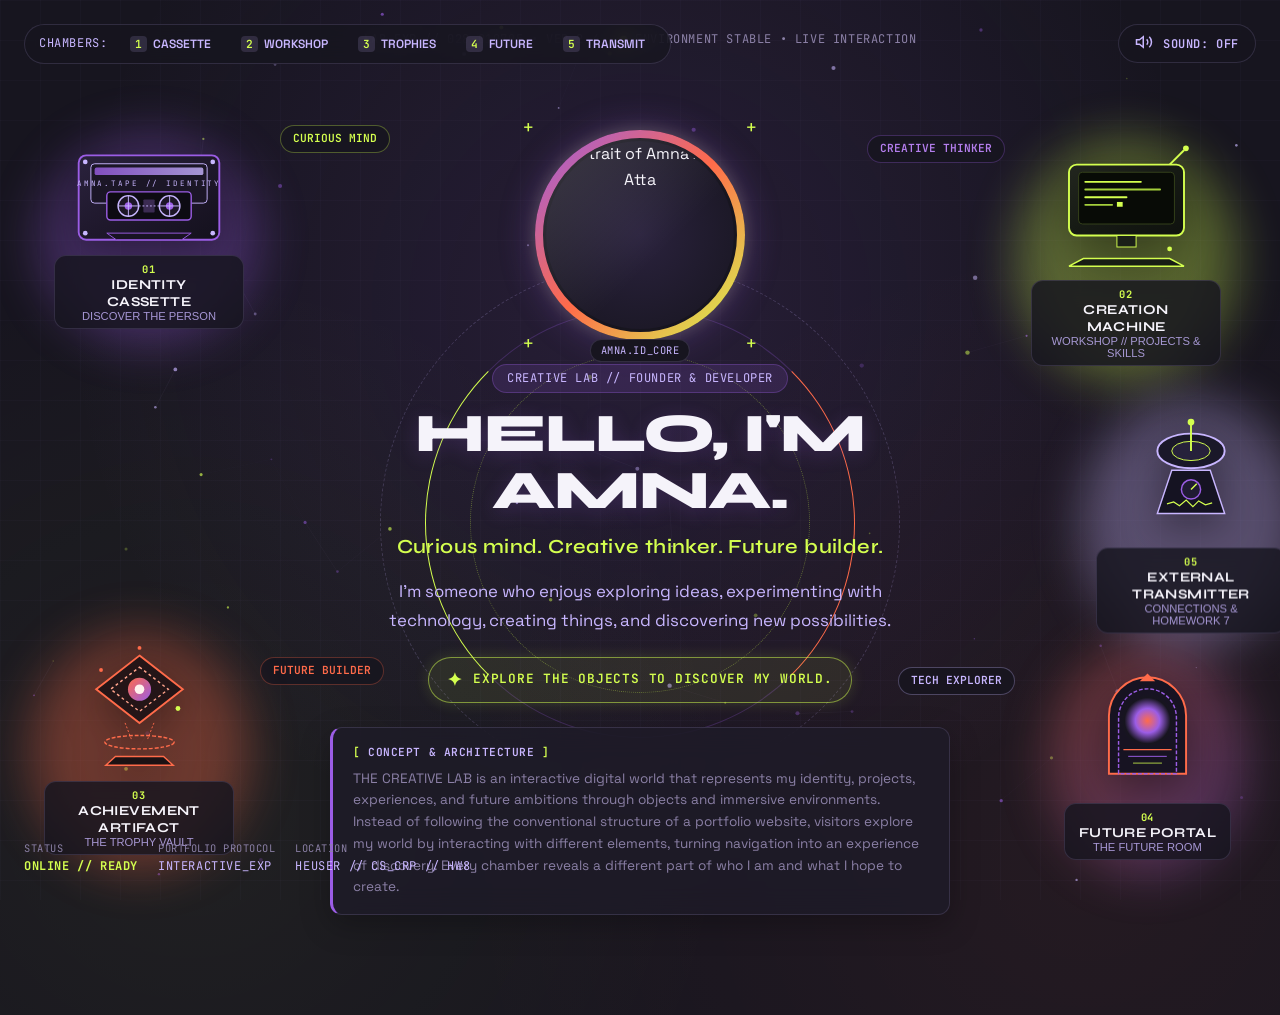
==== CS_CRP/index.html @ ca7ea839 "Add files via upload" ====
<!DOCTYPE html>
<html lang="en">
<head>
  <meta charset="UTF-8">
  <meta name="viewport" content="width=device-width, initial-scale=1.0">
  <title>THE CREATIVE LAB — Amna Binte Atta</title>
  <meta name="description" content="An unconventional interactive personal portfolio and digital laboratory of Amna Binte Atta.">
  
  <!-- Distinctive Google Fonts: Syne & Space Grotesk -->
  <link rel="preconnect" href="https://fonts.googleapis.com">
  <link rel="preconnect" href="https://fonts.gstatic.com" crossorigin>
  <link href="https://fonts.googleapis.com/css2?family=Space+Grotesk:wght@300;400;500;600;700&family=Syne:wght@500;600;700;800&family=JetBrains+Mono:wght@400;500&display=swap" rel="stylesheet">
  
  <link rel="stylesheet" href="style.css">
</head>
<body class="laboratory-body">

  <!-- ACCESSIBILITY SKIP LINK -->
  <a href="#lab-environment" class="skip-link">Skip to Laboratory Environment</a>

  <!-- SCREEN READER ANNOUNCEMENTS -->
  <div id="sr-announcements" class="sr-only" role="status" aria-live="polite"></div>

  <!-- AMBIENT CANVAS FOR PARTICLES & GRID DYNAMICS -->
  <canvas id="ambient-canvas" aria-hidden="true"></canvas>

  <!-- INITIALISATION / PRELOADER OVERLAY -->
  <div id="preloader-overlay" class="preloader-overlay" role="dialog" aria-modal="true" aria-label="Laboratory Initialization">
    <div class="preloader-content">
      <div class="preloader-aperture" aria-hidden="true">
        <div class="aperture-ring outer"></div>
        <div class="aperture-ring middle"></div>
        <div class="aperture-core"></div>
      </div>
      <div class="preloader-status">
        <span class="mono-code">[SYS_BOOT_SEQUENCE]</span>
        <h2 class="preloader-title">INITIALISING THE CREATIVE LAB...</h2>
        <div class="preloader-bar-wrap">
          <div class="preloader-bar-fill" id="preloader-progress"></div>
        </div>
        <p class="preloader-subtext">Calibrating interactive chambers &bull; Establishing spatial field</p>
      </div>
    </div>
  </div>

  <!-- AUDIO SYNTHESIZER / AMBIENCE CONTROL -->
  <div class="lab-audio-widget" aria-label="Laboratory Audio Controls">
    <button id="audio-toggle-btn" class="audio-toggle-btn" type="button" aria-pressed="false" title="Toggle Laboratory Sound">
      <span class="audio-icon" aria-hidden="true">
        <svg viewBox="0 0 24 24" width="18" height="18" fill="none" stroke="currentColor" stroke-width="2">
          <path d="M11 5L6 9H2v6h4l5 4V5z"/>
          <path class="audio-wave wave-1" d="M15.54 8.46a5 5 0 0 1 0 7.07"/>
          <path class="audio-wave wave-2" d="M19.07 4.93a10 10 0 0 1 0 14.14"/>
        </svg>
      </span>
      <span class="audio-label mono-code">SOUND: <span id="audio-state-text">OFF</span></span>
    </button>
  </div>

  <!-- QUICK NAVIGATION HUD / EXPERIMENTAL TELEPORT BAR -->
  <nav class="lab-teleport-hud" aria-label="Laboratory Object Teleportation">
    <span class="hud-tag mono-code">CHAMBERS:</span>
    <button type="button" class="hud-btn" data-target="chamber-identity" title="Identity Chamber (Key 1)"><span class="kbd">1</span> CASSETTE</button>
    <button type="button" class="hud-btn" data-target="chamber-workshop" title="Workshop (Key 2)"><span class="kbd">2</span> WORKSHOP</button>
    <button type="button" class="hud-btn" data-target="chamber-trophy" title="Trophy Vault (Key 3)"><span class="kbd">3</span> TROPHIES</button>
    <button type="button" class="hud-btn" data-target="chamber-future" title="Future Room (Key 4)"><span class="kbd">4</span> FUTURE</button>
    <button type="button" class="hud-btn" data-target="chamber-transmit" title="External Transmitter (Key 5)"><span class="kbd">5</span> TRANSMIT</button>
  </nav>

  <!-- ========================================================
       MAIN LABORATORY ENVIRONMENT (CENTRAL IDENTITY + 5 OBJECTS)
       ======================================================== -->
  <main id="lab-environment" class="lab-environment active-view" tabindex="-1">

    <!-- TOP EDITORIAL LABELS & DISCOVERY INSTRUCTION -->
    <div class="lab-header-fragment" aria-hidden="true">
      <div class="lab-serial mono-code">LAB-EXP // 028-010705 &bull; VER 2.4</div>
      <div class="lab-live-indicator">
        <span class="pulse-dot"></span>
        <span class="mono-code">ENVIRONMENT STABLE &bull; LIVE INTERACTION</span>
      </div>
    </div>

    <!-- MAIN INTERACTIVE SPATIAL STAGE -->
    <div class="spatial-stage">

      <!-- ==============================================
           A. CENTRAL IDENTITY OBJECT (AMNA'S CORE APERTURE)
           ============================================== -->
      <section class="central-identity-core" aria-label="Amna Binte Atta - Identity Core">
        <div class="core-rings" aria-hidden="true">
          <div class="ring ring-outer ring-spin-slow"></div>
          <div class="ring ring-middle ring-spin-reverse"></div>
          <div class="ring ring-inner ring-pulse"></div>
          <div class="ring-ticks"></div>
        </div>

        <!-- PORTRAIT CONTAINER WITH ARTISTIC LAYERED FRAME -->
        <div class="portrait-capsule">
          <div class="capsule-glass-glare" aria-hidden="true"></div>
          <img 
            src="assets/amna.jpg" 
            alt="Portrait of Amna Binte Atta" 
            class="owner-portrait-img"
            id="owner-portrait-img"
            onerror="this.classList.add('portrait-fallback-active');"
          >
          <div class="portrait-artistic-overlay" aria-hidden="true">
            <span class="aperture-reticle reticle-tl">+</span>
            <span class="aperture-reticle reticle-tr">+</span>
            <span class="aperture-reticle reticle-bl">+</span>
            <span class="aperture-reticle reticle-br">+</span>
            <div class="portrait-specimen-id mono-code">AMNA.ID_CORE</div>
          </div>
        </div>

        <!-- SATELLITE PERSONALITY CHIPS FLOATING AROUND CORE -->
        <div class="satellite-chips" aria-hidden="true">
          <div class="chip chip-1">CURIOUS MIND</div>
          <div class="chip chip-2">CREATIVE THINKER</div>
          <div class="chip chip-3">FUTURE BUILDER</div>
          <div class="chip chip-4">TECH EXPLORER</div>
        </div>

        <!-- IDENTITY MANIFESTO -->
        <div class="identity-manifesto">
          <div class="sub-badge mono-code">CREATIVE LAB // FOUNDER &amp; DEVELOPER</div>
          <h1 class="identity-title">HELLO, I'M AMNA.</h1>
          <p class="identity-lead">Curious mind. Creative thinker. Future builder.</p>
          <p class="identity-desc">
            I'm someone who enjoys exploring ideas, experimenting with technology, creating things, and discovering new possibilities.
          </p>
          
          <!-- EXPLORATION INSTRUCTION -->
          <div class="exploration-prompt">
            <span class="prompt-icon" aria-hidden="true">&#10022;</span>
            <span class="prompt-text">EXPLORE THE OBJECTS TO DISCOVER MY WORLD.</span>
          </div>

          <!-- SECTION 15: VISIBLE CONCEPT EXPLANATION -->
          <div class="lab-concept-statement" role="region" aria-label="Creative Lab Concept Statement">
            <div class="statement-label mono-code">
              <span class="bracket">[</span> CONCEPT &amp; ARCHITECTURE <span class="bracket">]</span>
            </div>
            <p class="statement-body">
              THE CREATIVE LAB is an interactive digital world that represents my identity, projects, experiences, and future ambitions through objects and immersive environments. Instead of following the conventional structure of a portfolio website, visitors explore my world by interacting with different elements, turning navigation into an experience of discovery. Every chamber reveals a different part of who I am and what I hope to create.
            </p>
          </div>
        </div>
      </section>

      <!-- ==============================================
           B. 5 UNCONVENTIONAL INTERACTIVE FLOATING OBJECTS
           ============================================== -->
      <div class="floating-objects-orbit" aria-label="Interactive Navigation Objects">

        <!-- OBJECT 1: THE IDENTITY CASSETTE -->
        <div class="floating-object-anchor pos-cassette">
          <button 
            type="button" 
            class="lab-object-btn cassette-btn" 
            id="obj-cassette" 
            data-target="chamber-identity" 
            aria-haspopup="dialog"
            aria-label="Open Identity Chamber: Retro cassette tape discovering Amna's identity"
          >
            <div class="object-halo halo-purple" aria-hidden="true"></div>
            <div class="object-visual cassette-visual" aria-hidden="true">
              <svg viewBox="0 0 160 100" class="object-svg cassette-svg">
                <defs>
                  <linearGradient id="cassetteGrad" x1="0%" y1="0%" x2="100%" y2="100%">
                    <stop offset="0%" stop-color="#2a223d"/>
                    <stop offset="50%" stop-color="#1f182c"/>
                    <stop offset="100%" stop-color="#14111d"/>
                  </linearGradient>
                  <linearGradient id="purpleAccentGrad" x1="0%" y1="0%" x2="100%" y2="0%">
                    <stop offset="0%" stop-color="#9B5DE5"/>
                    <stop offset="100%" stop-color="#C8B6FF"/>
                  </linearGradient>
                </defs>
                <!-- Shell -->
                <rect x="5" y="5" width="150" height="90" rx="8" fill="url(#cassetteGrad)" stroke="#9B5DE5" stroke-width="2"/>
                <!-- Screws -->
                <circle cx="12" cy="12" r="2.5" fill="#C8B6FF"/>
                <circle cx="148" cy="12" r="2.5" fill="#C8B6FF"/>
                <circle cx="12" cy="88" r="2.5" fill="#C8B6FF"/>
                <circle cx="148" cy="88" r="2.5" fill="#C8B6FF"/>
                <!-- Label Area -->
                <rect x="18" y="14" width="124" height="42" rx="4" fill="#1b1626" stroke="#C8B6FF" stroke-width="1"/>
                <rect x="22" y="18" width="116" height="8" rx="2" fill="url(#purpleAccentGrad)" opacity="0.8"/>
                <text x="80" y="38" text-anchor="middle" font-family="'JetBrains Mono', monospace" font-size="8" fill="#C8B6FF" letter-spacing="2">AMNA.TAPE // IDENTITY</text>
                <!-- Reel Window -->
                <rect x="35" y="44" width="90" height="30" rx="4" fill="#0d0b13" stroke="#9B5DE5" stroke-width="1.5"/>
                <!-- Left Reel -->
                <circle cx="58" cy="59" r="11" fill="#1c1626" stroke="#C8B6FF" stroke-width="1.5"/>
                <circle cx="58" cy="59" r="4" fill="#9B5DE5"/>
                <path d="M58 48 L58 70 M47 59 L69 59" stroke="#C8B6FF" stroke-width="1" class="reel-rotate"/>
                <!-- Right Reel -->
                <circle cx="102" cy="59" r="11" fill="#1c1626" stroke="#C8B6FF" stroke-width="1.5"/>
                <circle cx="102" cy="59" r="4" fill="#9B5DE5"/>
                <path d="M102 48 L102 70 M91 59 L113 59" stroke="#C8B6FF" stroke-width="1" class="reel-rotate"/>
                <!-- Center Tape Window -->
                <rect x="74" y="52" width="12" height="14" rx="1" fill="#3b2b52"/>
                <line x1="69" y1="59" x2="91" y2="59" stroke="#C8B6FF" stroke-width="1" stroke-dasharray="2,2"/>
                <!-- Bottom Trapezoid -->
                <polygon points="35,88 45,95 115,95 125,88" fill="#181322" stroke="#9B5DE5" stroke-width="1"/>
              </svg>
            </div>
            <div class="object-badge">
              <span class="badge-num mono-code">01</span>
              <span class="badge-title">IDENTITY CASSETTE</span>
              <span class="badge-hint">DISCOVER THE PERSON</span>
            </div>
          </button>
        </div>

        <!-- OBJECT 2: THE CREATION MACHINE -->
        <div class="floating-object-anchor pos-machine">
          <button 
            type="button" 
            class="lab-object-btn machine-btn" 
            id="obj-machine" 
            data-target="chamber-workshop" 
            aria-haspopup="dialog"
            aria-label="Open Workshop: Miniature experimental computer exploring projects and skills"
          >
            <div class="object-halo halo-lime" aria-hidden="true"></div>
            <div class="object-visual machine-visual" aria-hidden="true">
              <svg viewBox="0 0 150 120" class="object-svg machine-svg">
                <defs>
                  <linearGradient id="machineGrad" x1="0%" y1="0%" x2="100%" y2="100%">
                    <stop offset="0%" stop-color="#22261e"/>
                    <stop offset="50%" stop-color="#161a14"/>
                    <stop offset="100%" stop-color="#0f120e"/>
                  </linearGradient>
                </defs>
                <!-- Terminal Screen Monitor -->
                <rect x="15" y="10" width="120" height="74" rx="8" fill="url(#machineGrad)" stroke="#D4FF4F" stroke-width="2"/>
                <!-- Screen Bezel Interior -->
                <rect x="25" y="18" width="100" height="54" rx="4" fill="#080b06" stroke="#36421c" stroke-width="1"/>
                <!-- Code Matrix Lines on Screen -->
                <line x1="32" y1="28" x2="90" y2="28" stroke="#D4FF4F" stroke-width="2" stroke-linecap="round"/>
                <line x1="32" y1="36" x2="110" y2="36" stroke="#a4cf3b" stroke-width="2" stroke-linecap="round"/>
                <line x1="32" y1="44" x2="75" y2="44" stroke="#D4FF4F" stroke-width="2" stroke-linecap="round"/>
                <line x1="32" y1="52" x2="60" y2="52" stroke="#a4cf3b" stroke-width="2" stroke-linecap="round"/>
                <!-- Blinking Terminal Prompt -->
                <rect x="65" y="49" width="6" height="5" fill="#D4FF4F" class="screen-cursor"/>
                <!-- Antenna -->
                <line x1="120" y1="10" x2="135" y2="-5" stroke="#D4FF4F" stroke-width="2"/>
                <circle cx="137" cy="-7" r="3" fill="#D4FF4F"/>
                <!-- Workstation Neck -->
                <rect x="65" y="84" width="20" height="12" fill="#1b2018" stroke="#D4FF4F" stroke-width="1"/>
                <!-- Workstation Base / Keyboard Deck -->
                <polygon points="30,108 120,108 135,116 15,116" fill="#181d15" stroke="#D4FF4F" stroke-width="1.5"/>
                <!-- Power LED -->
                <circle cx="120" cy="98" r="2.5" fill="#D4FF4F" class="led-blink"/>
              </svg>
            </div>
            <div class="object-badge">
              <span class="badge-num mono-code">02</span>
              <span class="badge-title">CREATION MACHINE</span>
              <span class="badge-hint">WORKSHOP // PROJECTS &amp; SKILLS</span>
            </div>
          </button>
        </div>

        <!-- OBJECT 3: THE ACHIEVEMENT ARTIFACT -->
        <div class="floating-object-anchor pos-trophy">
          <button 
            type="button" 
            class="lab-object-btn trophy-btn" 
            id="obj-trophy" 
            data-target="chamber-trophy" 
            aria-haspopup="dialog"
            aria-label="Open Trophy Vault: Floating achievement artifact exploring milestones and sports"
          >
            <div class="object-halo halo-coral" aria-hidden="true"></div>
            <div class="object-visual trophy-visual" aria-hidden="true">
              <svg viewBox="0 0 140 130" class="object-svg trophy-svg">
                <defs>
                  <linearGradient id="coralGrad" x1="0%" y1="0%" x2="100%" y2="100%">
                    <stop offset="0%" stop-color="#FF6B4A"/>
                    <stop offset="100%" stop-color="#9B5DE5"/>
                  </linearGradient>
                </defs>
                <!-- Floating Diamond Artifact -->
                <polygon points="70,10 115,45 70,80 25,45" fill="#241517" stroke="#FF6B4A" stroke-width="2"/>
                <polygon points="70,22 100,45 70,68 40,45" fill="none" stroke="#FFA38C" stroke-width="1.5" stroke-dasharray="3,3"/>
                <!-- Glowing Core -->
                <circle cx="70" cy="45" r="12" fill="url(#coralGrad)" class="artifact-pulse"/>
                <circle cx="70" cy="45" r="5" fill="#FFF2EE"/>
                <!-- Orbital Sparkles -->
                <circle cx="30" cy="25" r="2" fill="#FF6B4A" class="sparkle-1"/>
                <circle cx="110" cy="65" r="2.5" fill="#D4FF4F" class="sparkle-2"/>
                <circle cx="70" cy="2" r="2" fill="#FF6B4A" class="sparkle-3"/>
                <!-- Pedestal Levitation Field -->
                <ellipse cx="70" cy="100" rx="36" ry="7" fill="none" stroke="#FF6B4A" stroke-width="1.5" stroke-dasharray="4,2"/>
                <polygon points="45,115 95,115 105,124 35,124" fill="#1b1214" stroke="#FF6B4A" stroke-width="1.5"/>
                <!-- Energy Streamers -->
                <line x1="55" y1="80" x2="62" y2="98" stroke="#FF6B4A" stroke-width="1" stroke-dasharray="2,2"/>
                <line x1="85" y1="80" x2="78" y2="98" stroke="#FF6B4A" stroke-width="1" stroke-dasharray="2,2"/>
              </svg>
            </div>
            <div class="object-badge">
              <span class="badge-num mono-code">03</span>
              <span class="badge-title">ACHIEVEMENT ARTIFACT</span>
              <span class="badge-hint">THE TROPHY VAULT</span>
            </div>
          </button>
        </div>

        <!-- OBJECT 4: THE FUTURE PORTAL -->
        <div class="floating-object-anchor pos-portal">
          <button 
            type="button" 
            class="lab-object-btn portal-btn" 
            id="obj-portal" 
            data-target="chamber-future" 
            aria-haspopup="dialog"
            aria-label="Open Future Room: Dimensional portal exploring aspirations and future builds"
          >
            <div class="object-halo halo-portal" aria-hidden="true"></div>
            <div class="object-visual portal-visual" aria-hidden="true">
              <svg viewBox="0 0 140 140" class="object-svg portal-svg">
                <defs>
                  <radialGradient id="portalCenterGrad" cx="50%" cy="50%" r="50%">
                    <stop offset="0%" stop-color="#FF6B4A"/>
                    <stop offset="45%" stop-color="#9B5DE5"/>
                    <stop offset="85%" stop-color="#17151F"/>
                    <stop offset="100%" stop-color="#17151F" stop-opacity="0"/>
                  </radialGradient>
                </defs>
                <!-- Outer Arch / Gate Frame -->
                <path d="M30 120 L30 60 A40 40 0 0 1 110 60 L110 120 Z" fill="#171322" stroke="#FF6B4A" stroke-width="2"/>
                <path d="M40 120 L40 62 A30 30 0 0 1 100 62 L100 120 Z" fill="none" stroke="#9B5DE5" stroke-width="1.5" stroke-dasharray="4,2"/>
                <!-- Dimensional Singularity Core -->
                <circle cx="70" cy="65" r="28" fill="url(#portalCenterGrad)" class="portal-spin"/>
                <!-- Horizon Laser Lines -->
                <line x1="45" y1="95" x2="95" y2="95" stroke="#FF6B4A" stroke-width="1.5"/>
                <line x1="50" y1="102" x2="90" y2="102" stroke="#9B5DE5" stroke-width="1"/>
                <line x1="55" y1="109" x2="85" y2="109" stroke="#D4FF4F" stroke-width="0.8"/>
                <!-- Top Portal Keystone -->
                <polygon points="70,16 78,24 62,24" fill="#FF6B4A"/>
              </svg>
            </div>
            <div class="object-badge">
              <span class="badge-num mono-code">04</span>
              <span class="badge-title">FUTURE PORTAL</span>
              <span class="badge-hint">THE FUTURE ROOM</span>
            </div>
          </button>
        </div>

        <!-- OBJECT 5: THE EXTERNAL TRANSMITTER -->
        <div class="floating-object-anchor pos-transmit">
          <button 
            type="button" 
            class="lab-object-btn transmit-btn" 
            id="obj-transmit" 
            data-target="chamber-transmit" 
            aria-haspopup="dialog"
            aria-label="Open External Connections: Futuristic transmission console linking live projects"
          >
            <div class="object-halo halo-transmit" aria-hidden="true"></div>
            <div class="object-visual transmit-visual" aria-hidden="true">
              <svg viewBox="0 0 140 130" class="object-svg transmit-svg">
                <!-- Transmitter Satellite Dish -->
                <ellipse cx="70" cy="40" rx="35" ry="18" fill="#1a1829" stroke="#C8B6FF" stroke-width="2"/>
                <ellipse cx="70" cy="40" rx="20" ry="10" fill="#26213b" stroke="#D4FF4F" stroke-width="1"/>
                <!-- Antenna Spire -->
                <line x1="70" y1="40" x2="70" y2="12" stroke="#D4FF4F" stroke-width="2"/>
                <circle cx="70" cy="10" r="3.5" fill="#D4FF4F" class="led-blink"/>
                <!-- Broadcast Ripples -->
                <path d="M55 8 A20 20 0 0 1 85 8" fill="none" stroke="#C8B6FF" stroke-width="1.5" class="broadcast-wave wave-a"/>
                <path d="M45 2 A30 30 0 0 1 95 2" fill="none" stroke="#C8B6FF" stroke-width="1" class="broadcast-wave wave-b"/>
                <!-- Console Base -->
                <polygon points="50,60 90,60 105,105 35,105" fill="#151322" stroke="#C8B6FF" stroke-width="1.5"/>
                <!-- Frequency Dial & Readouts -->
                <circle cx="70" cy="80" r="10" fill="#201b33" stroke="#9B5DE5" stroke-width="1.5"/>
                <line x1="70" y1="80" x2="76" y2="74" stroke="#D4FF4F" stroke-width="1.5"/>
                <!-- Waveform Graph -->
                <path d="M45 95 L52 93 L58 97 L65 91 L72 98 L78 92 L85 96 L92 94" fill="none" stroke="#D4FF4F" stroke-width="1.2"/>
              </svg>
            </div>
            <div class="object-badge">
              <span class="badge-num mono-code">05</span>
              <span class="badge-title">EXTERNAL TRANSMITTER</span>
              <span class="badge-hint">CONNECTIONS &amp; HOMEWORK 7</span>
            </div>
          </button>
        </div>

      </div><!-- /.floating-objects-orbit -->

    </div><!-- /.spatial-stage -->

    <!-- CORNER LABORATORY METRICS (EDITORIAL TOUCHES) -->
    <div class="lab-corner-metrics" aria-hidden="true">
      <div class="metric-block">
        <span class="metric-label mono-code">STATUS</span>
        <span class="metric-val mono-code highlight-lime">ONLINE // READY</span>
      </div>
      <div class="metric-block">
        <span class="metric-label mono-code">PORTFOLIO PROTOCOL</span>
        <span class="metric-val mono-code">INTERACTIVE_EXP</span>
      </div>
      <div class="metric-block">
        <span class="metric-label mono-code">LOCATION</span>
        <span class="metric-val mono-code">HEUSER // CS_CRP // HW8</span>
      </div>
    </div>

  </main><!-- /#lab-environment -->


  <!-- ========================================================
       CHAMBER 1: THE IDENTITY CHAMBER (ABOUT ME)
       ======================================================== -->
  <section id="chamber-identity" class="chamber-modal" role="dialog" aria-modal="true" aria-labelledby="id-chamber-heading" hidden>
    <div class="chamber-backdrop" data-close="chamber-identity"></div>
    <div class="chamber-container chamber-purple-glow">
      
      <!-- FLOATING RETURN OBJECT: LABORATORY KEY -->
      <button type="button" class="lab-return-key" data-close="chamber-identity" aria-label="Return to Creative Laboratory">
        <span class="return-key-core" aria-hidden="true">
          <svg viewBox="0 0 24 24" width="20" height="20" fill="none" stroke="currentColor" stroke-width="2">
            <path d="M19 12H5M12 19l-7-7 7-7"/>
          </svg>
        </span>
        <span class="return-key-label mono-code">RETURN TO LAB</span>
      </button>

      <!-- CHAMBER HEADER & EDITORIAL METADATA -->
      <div class="chamber-header">
        <div class="chamber-kicker mono-code">
          <span class="tag-pill tag-purple">CHAMBER 01</span>
          <span>IDENTITY_DATASTREAM // RETRO CASSETTE</span>
        </div>
        <h2 id="id-chamber-heading" class="chamber-title">THE IDENTITY CHAMBER</h2>
        <p class="chamber-subtitle">Discovering the human behind the laboratory: ideas, curiosity, and creative direction.</p>
      </div>

      <!-- CHAMBER CONTENT GRID -->
      <div class="chamber-content-grid id-layout-grid">
        
        <!-- PROFILE HERO CARD -->
        <div class="editorial-card hero-id-card">
          <div class="card-corner-tag mono-code">DOSSIER // AMNA BINTE ATTA</div>
          <div class="hero-name-lockup">
            <h3 class="hero-full-name">Amna Binte Atta</h3>
            <span class="hero-badge mono-code">STUDENT &bull; DEVELOPER &bull; DESIGNER</span>
          </div>
          <p class="hero-statement">
            "I'm a student interested in technology, creativity, problem-solving, and exploring how ideas can turn into something meaningful."
          </p>
          <div class="personal-traits-row">
            <span class="trait-tag">Analytical Thinker</span>
            <span class="trait-tag">Creative Technologist</span>
            <span class="trait-tag">Empathetic Leader</span>
            <span class="trait-tag">Lifelong Learner</span>
          </div>
        </div>

        <!-- CORE INTERESTS EXPLORATION CARD -->
        <div class="editorial-card interests-card">
          <div class="card-corner-tag mono-code">FOCUS AREAS &bull; WHAT FUELS MY WORK</div>
          <h4 class="card-heading">Curiosity &amp; Interests</h4>
          
          <div class="interest-items-grid">
            <div class="interest-item">
              <span class="interest-icon">&#128187;</span>
              <div>
                <h5>Computer Science</h5>
                <p>Understanding computational models, algorithmic logic, and modern software architectures.</p>
              </div>
            </div>
            <div class="interest-item">
              <span class="interest-icon">&#9881;</span>
              <div>
                <h5>Programming &amp; Technology</h5>
                <p>Writing elegant code, building responsive interfaces, and discovering new development tools.</p>
              </div>
            </div>
            <div class="interest-item">
              <span class="interest-icon">&#10024;</span>
              <div>
                <h5>Creative Design</h5>
                <p>Synthesizing typography, interaction design, motion, and visual storytelling for memorable human experiences.</p>
              </div>
            </div>
            <div class="interest-item">
              <span class="interest-icon">&#128269;</span>
              <div>
                <h5>Learning &amp; Experimentation</h5>
                <p>Constantly stepping outside comfort zones to test new paradigms and learn emerging technologies.</p>
              </div>
            </div>
            <div class="interest-item">
              <span class="interest-icon">&#129309;</span>
              <div>
                <h5>Leadership &amp; Collaboration</h5>
                <p>Empowering team members, active listening, and turning collective ideas into cohesive outcomes.</p>
              </div>
            </div>
            <div class="interest-item">
              <span class="interest-icon">&#9878;</span>
              <div>
                <h5>Creative Problem-Solving</h5>
                <p>Breaking down complex challenges into manageable steps with innovative, human-centred solutions.</p>
              </div>
            </div>
          </div>
        </div>

        <!-- EDITORIAL TIMELINE / VISUAL SEQUENCE -->
        <div class="editorial-card sequence-card">
          <div class="card-corner-tag mono-code">SEQUENCE // INTELLECTUAL TRAJECTORY</div>
          <h4 class="card-heading">Growth &amp; Trajectory</h4>
          
          <div class="timeline-sequence">
            <div class="timeline-node">
              <div class="node-marker mono-code">01</div>
              <div class="node-body">
                <h5>First Spark of Code</h5>
                <p>Exploring algorithmic foundations, logic puzzles, and computational problem-solving with Python.</p>
              </div>
            </div>
            <div class="timeline-node">
              <div class="node-marker mono-code">02</div>
              <div class="node-body">
                <h5>Interactive Interfaces</h5>
                <p>Designing modern, responsive web systems using semantic HTML5, CSS3 architecture, and JavaScript mechanics.</p>
              </div>
            </div>
            <div class="timeline-node">
              <div class="node-marker mono-code">03</div>
              <div class="node-body">
                <h5>Experimental Synthesis</h5>
                <p>Constructing "The Creative Lab" — merging unconventional interaction design, storytelling, and frontend craft.</p>
              </div>
            </div>
          </div>
        </div>

      </div><!-- /.chamber-content-grid -->
    </div>
  </section>


  <!-- ========================================================
       CHAMBER 2: THE WORKSHOP (PROJECTS & SKILLS)
       ======================================================== -->
  <section id="chamber-workshop" class="chamber-modal" role="dialog" aria-modal="true" aria-labelledby="workshop-chamber-heading" hidden>
    <div class="chamber-backdrop" data-close="chamber-workshop"></div>
    <div class="chamber-container chamber-lime-glow">
      
      <!-- RETURN KEY -->
      <button type="button" class="lab-return-key" data-close="chamber-workshop" aria-label="Return to Creative Laboratory">
        <span class="return-key-core" aria-hidden="true">
          <svg viewBox="0 0 24 24" width="20" height="20" fill="none" stroke="currentColor" stroke-width="2">
            <path d="M19 12H5M12 19l-7-7 7-7"/>
          </svg>
        </span>
        <span class="return-key-label mono-code">RETURN TO LAB</span>
      </button>

      <div class="chamber-header">
        <div class="chamber-kicker mono-code">
          <span class="tag-pill tag-lime">CHAMBER 02</span>
          <span>WORKSHOP_TERMINAL // CREATION MACHINE</span>
        </div>
        <h2 id="workshop-chamber-heading" class="chamber-title">THE CREATIVE WORKSHOP</h2>
        <p class="chamber-subtitle">Where logic meets creative experimentation. Explore selected projects and active areas of learning.</p>
      </div>

      <!-- PROJECTS SHOWCASE SECTION -->
      <div class="workshop-projects-wrap">
        <div class="section-sub-header">
          <h3 class="workshop-sub-title">Featured Projects</h3>
          <span class="mono-code">[STATUS: DOCUMENTED &amp; OPERATIONAL]</span>
        </div>

        <div class="projects-grid">

          <!-- PROJECT 01: PATTERN MEMORY -->
          <article class="project-card highlight-lime-border">
            <div class="project-header">
              <span class="project-serial mono-code">PROJECT_01</span>
              <span class="project-tag mono-code">WEB APPLICATION</span>
            </div>
            
            <h4 class="project-name">PATTERN MEMORY</h4>
            
            <p class="project-desc">
              A memory-based game focused on recognising patterns, remembering sequences, and improving concentration.
            </p>

            <!-- SIMULATED INTERACTIVE MEMORY GAME PREVIEW -->
            <div class="project-visual-preview memory-game-visual" aria-hidden="true">
              <div class="mini-grid">
                <div class="mini-pad pad-cyan active-pulse"></div>
                <div class="mini-pad pad-pink"></div>
                <div class="mini-pad pad-yellow"></div>
                <div class="mini-pad pad-purple"></div>
              </div>
              <div class="mini-status mono-code">SEQUENCE: [2 - 4 - 1 - 3]</div>
            </div>

            <div class="project-tech-stack">
              <span class="tech-pill">HTML5</span>
              <span class="tech-pill">CSS3 Animations</span>
              <span class="tech-pill">Vanilla JavaScript</span>
              <span class="tech-pill">Web Audio</span>
            </div>

            <div class="project-action-row">
              <!-- REAL ANCHOR TO HOMEWORK 7 PLACEHOLDER HOSTING HW6 -->
              <a 
                href="https://YOUR-USERNAME.github.io/Heuser/CS_CRP/Homework_6/" 
                target="_blank" 
                rel="noopener noreferrer" 
                class="lab-action-btn btn-lime"
                id="workshop-project-link"
              >
                <span>VISIT PROJECT</span>
                <span class="btn-arrow" aria-hidden="true">&rarr;</span>
              </a>
              <span class="project-context mono-code">HOSTED VIA GITHUB PAGES</span>
            </div>
          </article>

          <!-- PROJECT 02: WOMEN IN STEM -->
          <article class="project-card highlight-purple-border">
            <div class="project-header">
              <span class="project-serial mono-code">PROJECT_02</span>
              <span class="project-tag mono-code">PYTHON CONSOLE</span>
            </div>

            <h4 class="project-name">WOMEN IN STEM</h4>

            <p class="project-desc">
              A Python console-based project highlighting influential women in science, technology, engineering, and mathematics.
            </p>

            <!-- TERMINAL CODE PREVIEW -->
            <div class="project-visual-preview terminal-preview" aria-hidden="true">
              <div class="terminal-bar">
                <span class="t-dot red"></span>
                <span class="t-dot yellow"></span>
                <span class="t-dot green"></span>
                <span class="t-title mono-code">stem_pioneers.py</span>
              </div>
              <pre class="terminal-code"><code>&gt; python stem_pioneers.py
[SEARCH]: Ada Lovelace // First Programmer
[SEARCH]: Katherine Johnson // Orbital Math
&gt; Result loaded: 12 pioneers documented.</code></pre>
            </div>

            <div class="project-tech-stack">
              <span class="tech-pill">Python</span>
              <span class="tech-pill">Data Structures</span>
              <span class="tech-pill">CLI Design</span>
              <span class="tech-pill">Educational UX</span>
            </div>

            <div class="project-action-row">
              <button type="button" class="lab-action-btn btn-ghost disabled-demo" aria-label="Console archive documented">
                <span>TERMINAL ARCHIVE</span>
                <span class="mono-code">[CLI]</span>
              </button>
              <span class="project-context mono-code">RESEARCH &amp; CONSOLE</span>
            </div>
          </article>

          <!-- PROJECT 03: CREATIVE EXPERIMENTS -->
          <article class="project-card highlight-coral-border">
            <div class="project-header">
              <span class="project-serial mono-code">PROJECT_03</span>
              <span class="project-tag mono-code">PROTOTYPES</span>
            </div>

            <h4 class="project-name">CREATIVE EXPERIMENTS</h4>

            <p class="project-desc">
              A collection of small creative and programming experiments developed while learning new tools and technologies.
            </p>

            <!-- EXPERIMENTS CANVAS PREVIEW -->
            <div class="project-visual-preview experiments-preview" aria-hidden="true">
              <div class="exp-graphic">
                <div class="orbiting-circle oc-1"></div>
                <div class="orbiting-circle oc-2"></div>
                <div class="orbiting-circle oc-3"></div>
                <span class="exp-tag mono-code">CANVAS_PARTICLES</span>
              </div>
            </div>

            <div class="project-tech-stack">
              <span class="tech-pill">Canvas API</span>
              <span class="tech-pill">CSS Keyframes</span>
              <span class="tech-pill">Micro-Interactions</span>
              <span class="tech-pill">Algorithms</span>
            </div>

            <div class="project-action-row">
              <button type="button" class="lab-action-btn btn-ghost" id="lab-canvas-trigger" aria-label="Trigger interactive particles">
                <span>INTERACT WITH CANVAS</span>
                <span class="btn-arrow" aria-hidden="true">&#10022;</span>
              </button>
              <span class="project-context mono-code">EXPERIMENT LAB</span>
            </div>
          </article>

        </div><!-- /.projects-grid -->
      </div><!-- /.workshop-projects-wrap -->

      <!-- SKILLS SECTION: EXPERIMENTAL SKILL SCANNER -->
      <div class="skills-scanner-wrap">
        <div class="section-sub-header">
          <h3 class="workshop-sub-title">Diagnostic Skill Scanner</h3>
          <span class="mono-code">[LEARNING &amp; DEVELOPMENT SPECTRUM]</span>
        </div>
        
        <p class="skills-disclaimer">
          <strong>Note:</strong> These areas represent active learning, continuous experimentation, and ongoing technical development rather than static professional claims.
        </p>

        <div class="scanner-grid">

          <div class="scanner-card">
            <div class="scanner-top">
              <span class="scanner-name">Python</span>
              <span class="scanner-state mono-code">ACTIVE DEV</span>
            </div>
            <div class="meter-bar">
              <div class="meter-fill fill-lime" style="--level: 78%;"></div>
            </div>
            <span class="scanner-context">Console logic, modular scripts, algorithms, data structures</span>
          </div>

          <div class="scanner-card">
            <div class="scanner-top">
              <span class="scanner-name">HTML5</span>
              <span class="scanner-state mono-code">ACTIVE DEV</span>
            </div>
            <div class="meter-bar">
              <div class="meter-fill fill-lime" style="--level: 86%;"></div>
            </div>
            <span class="scanner-context">Semantic markup, accessibility landmarks, modern standards</span>
          </div>

          <div class="scanner-card">
            <div class="scanner-top">
              <span class="scanner-name">CSS3</span>
              <span class="scanner-state mono-code">ACTIVE DEV</span>
            </div>
            <div class="meter-bar">
              <div class="meter-fill fill-purple" style="--level: 82%;"></div>
            </div>
            <span class="scanner-context">Custom properties, flexbox, CSS grid, keyframe motion</span>
          </div>

          <div class="scanner-card">
            <div class="scanner-top">
              <span class="scanner-name">JavaScript</span>
              <span class="scanner-state mono-code">ACTIVE DEV</span>
            </div>
            <div class="meter-bar">
              <div class="meter-fill fill-purple" style="--level: 74%;"></div>
            </div>
            <span class="scanner-context">DOM events, state management, asynchronous triggers, Canvas</span>
          </div>

          <div class="scanner-card">
            <div class="scanner-top">
              <span class="scanner-name">Creative Problem-Solving</span>
              <span class="scanner-state mono-code">EXPLORATION</span>
            </div>
            <div class="meter-bar">
              <div class="meter-fill fill-coral" style="--level: 85%;"></div>
            </div>
            <span class="scanner-context">Deconstructing constraints into creative solutions</span>
          </div>

          <div class="scanner-card">
            <div class="scanner-top">
              <span class="scanner-name">Communication</span>
              <span class="scanner-state mono-code">CORE VALUE</span>
            </div>
            <div class="meter-bar">
              <div class="meter-fill fill-coral" style="--level: 88%;"></div>
            </div>
            <span class="scanner-context">Clear presentation of ideas, active listening, visual clarity</span>
          </div>

          <div class="scanner-card">
            <div class="scanner-top">
              <span class="scanner-name">Teamwork</span>
              <span class="scanner-state mono-code">CORE VALUE</span>
            </div>
            <div class="meter-bar">
              <div class="meter-fill fill-lavender" style="--level: 90%;"></div>
            </div>
            <span class="scanner-context">Collaboration, delegation, shared accountability</span>
          </div>

        </div><!-- /.scanner-grid -->
      </div><!-- /.skills-scanner-wrap -->

    </div>
  </section>


  <!-- ========================================================
       CHAMBER 3: THE TROPHY VAULT (ACHIEVEMENTS)
       ======================================================== -->
  <section id="chamber-trophy" class="chamber-modal" role="dialog" aria-modal="true" aria-labelledby="trophy-chamber-heading" hidden>
    <div class="chamber-backdrop" data-close="chamber-trophy"></div>
    <div class="chamber-container chamber-coral-glow">
      
      <!-- RETURN KEY -->
      <button type="button" class="lab-return-key" data-close="chamber-trophy" aria-label="Return to Creative Laboratory">
        <span class="return-key-core" aria-hidden="true">
          <svg viewBox="0 0 24 24" width="20" height="20" fill="none" stroke="currentColor" stroke-width="2">
            <path d="M19 12H5M12 19l-7-7 7-7"/>
          </svg>
        </span>
        <span class="return-key-label mono-code">RETURN TO LAB</span>
      </button>

      <div class="chamber-header">
        <div class="chamber-kicker mono-code">
          <span class="tag-pill tag-coral">CHAMBER 03</span>
          <span>TROPHY_VAULT // ACHIEVEMENT ARTIFACT</span>
        </div>
        <h2 id="trophy-chamber-heading" class="chamber-title">THE TROPHY VAULT</h2>
        <p class="chamber-subtitle">A digital collection of milestones, collaborative leadership, athletics, and academic endeavours.</p>
      </div>

      <!-- ACHIEVEMENTS CARDS GRID -->
      <div class="trophy-cards-grid">

        <!-- TROPHY CARD 1: MUN -->
        <div class="trophy-card">
          <div class="trophy-top">
            <div class="trophy-badge-icon" aria-hidden="true">&#127758;</div>
            <span class="trophy-id mono-code">RELIC_01</span>
          </div>
          <h3 class="trophy-name">Model United Nations Participation</h3>
          <p class="trophy-field mono-code">DIPLOMACY &bull; DEBATE &bull; GLOBAL AFFAIRS</p>
          <p class="trophy-desc">
            Participated in Model United Nations conferences, representing assigned committees, researching geopolitical resolutions, drafting policy papers, and engaging in collaborative diplomatic negotiation.
          </p>
          <div class="trophy-meta-tag">COMMUNICATION &amp; DEBATE</div>
        </div>

        <!-- TROPHY CARD 2: LEADERSHIP -->
        <div class="trophy-card">
          <div class="trophy-top">
            <div class="trophy-badge-icon" aria-hidden="true">&#9881;</div>
            <span class="trophy-id mono-code">RELIC_02</span>
          </div>
          <h3 class="trophy-name">Leadership &amp; Delegation Responsibilities</h3>
          <p class="trophy-field mono-code">COORDINATION &bull; TEAMWORK &bull; INITIATIVE</p>
          <p class="trophy-desc">
            Served in student leadership roles coordinating team members, organizing activities, delegating tasks, managing operational timelines, and fostering a constructive, inclusive environment.
          </p>
          <div class="trophy-meta-tag">LEADERSHIP &amp; RESPONSIBILITY</div>
        </div>

        <!-- TROPHY CARD 3: COLLEGE SPORTS & THROWBALL -->
        <div class="trophy-card">
          <div class="trophy-top">
            <div class="trophy-badge-icon" aria-hidden="true">&#9917;</div>
            <span class="trophy-id mono-code">RELIC_03</span>
          </div>
          <h3 class="trophy-name">College Sports &amp; Throwball Participation</h3>
          <p class="trophy-field mono-code">ATHLETICS &bull; TEAMWORK &bull; RESILIENCE</p>
          <p class="trophy-desc">
            Actively engaged in college athletic events and throwball matches, practicing physical discipline, high-speed on-court communication, team tactics, and resilient sportsmanship under pressure.
          </p>
          <div class="trophy-meta-tag">ATHLETIC DEDICATION</div>
        </div>

        <!-- TROPHY CARD 4: ACADEMIC & CREATIVE PROJECTS -->
        <div class="trophy-card">
          <div class="trophy-top">
            <div class="trophy-badge-icon" aria-hidden="true">&#128218;</div>
            <span class="trophy-id mono-code">RELIC_04</span>
          </div>
          <h3 class="trophy-name">Academic &amp; Creative Projects</h3>
          <p class="trophy-field mono-code">COMPUTER SCIENCE &bull; CREATIVE INITIATIVE</p>
          <p class="trophy-desc">
            Executed rigorous academic coursework and exploratory programming projects, synthesizing foundational theory into creative software applications and interactive prototypes.
          </p>
          <div class="trophy-meta-tag">ACADEMIC RIGOUR</div>
        </div>

        <!-- TROPHY CARD 5: COMPETITIONS & PERSONAL ACCOMPLISHMENTS -->
        <div class="trophy-card">
          <div class="trophy-top">
            <div class="trophy-badge-icon" aria-hidden="true">&#127942;</div>
            <span class="trophy-id mono-code">RELIC_05</span>
          </div>
          <h3 class="trophy-name">Competitions &amp; Personal Accomplishments</h3>
          <p class="trophy-field mono-code">GROWTH &bull; PROBLEM-SOLVING &bull; MILESTONES</p>
          <p class="trophy-desc">
            Participated in diverse academic and creative competitions, demonstrating analytical aptitude, persistent work ethic, and dedication to continuous self-improvement across disciplines.
          </p>
          <div class="trophy-meta-tag">PERSONAL EXCELLENCE</div>
        </div>

      </div><!-- /.trophy-cards-grid -->

      <!-- EDITABLE NOTE BANNER -->
      <div class="trophy-edit-note">
        <span class="mono-code">[EDITABLE ARCHIVE]</span>
        <span>All records maintain neutral, accurate descriptions and can be expanded as new milestones and achievements unfold.</span>
      </div>

    </div>
  </section>


  <!-- ========================================================
       CHAMBER 4: THE FUTURE ROOM (ASPIRATIONS) — BONUS SECTION
       ======================================================== -->
  <section id="chamber-future" class="chamber-modal" role="dialog" aria-modal="true" aria-labelledby="future-chamber-heading" hidden>
    <div class="chamber-backdrop" data-close="chamber-future"></div>
    <div class="chamber-container chamber-portal-glow">
      
      <!-- RETURN KEY -->
      <button type="button" class="lab-return-key" data-close="chamber-future" aria-label="Return to Creative Laboratory">
        <span class="return-key-core" aria-hidden="true">
          <svg viewBox="0 0 24 24" width="20" height="20" fill="none" stroke="currentColor" stroke-width="2">
            <path d="M19 12H5M12 19l-7-7 7-7"/>
          </svg>
        </span>
        <span class="return-key-label mono-code">RETURN TO LAB</span>
      </button>

      <div class="chamber-header">
        <div class="chamber-kicker mono-code">
          <span class="tag-pill tag-portal">CHAMBER 04</span>
          <span>FUTURE_HORIZON // DIMENSIONAL PORTAL</span>
        </div>
        <!-- REQUIRED HEADING -->
        <h2 id="future-chamber-heading" class="chamber-title future-expressive-title">
          THINGS I HAVEN'T BUILT YET.
        </h2>
        <p class="chamber-subtitle">The horizon of curiosity: where future ambitions, technical ambitions, and creative possibilities converge.</p>
      </div>

      <!-- FUTURE HORIZON AMBIENT VISUAL -->
      <div class="future-ambient-portal" aria-hidden="true">
        <div class="portal-horizon-line"></div>
        <div class="portal-aurora-glow"></div>
      </div>

      <!-- 5 DEDICATED ASPIRATION CARDS -->
      <div class="aspirations-grid">

        <!-- 01 — BUILD -->
        <div class="aspiration-card">
          <div class="aspiration-num mono-code">01</div>
          <div class="aspiration-headline">
            <span class="aspiration-verb">BUILD</span>
            <span class="aspiration-tag mono-code">IMPACT &amp; PRODUCTS</span>
          </div>
          <p class="aspiration-desc">
            Create useful digital products and applications that solve real-world problems.
          </p>
          <div class="aspiration-footer mono-code">
            <span>HORIZON: PRODUCT SYSTEMS</span>
            <span class="aspiration-dot"></span>
          </div>
        </div>

        <!-- 02 — EXPLORE -->
        <div class="aspiration-card">
          <div class="aspiration-num mono-code">02</div>
          <div class="aspiration-headline">
            <span class="aspiration-verb">EXPLORE</span>
            <span class="aspiration-tag mono-code">DEEP TECH &amp; CS</span>
          </div>
          <p class="aspiration-desc">
            Develop a deeper understanding of computer science, technology, and innovation.
          </p>
          <div class="aspiration-footer mono-code">
            <span>HORIZON: RESEARCH &amp; LOGIC</span>
            <span class="aspiration-dot"></span>
          </div>
        </div>

        <!-- 03 — CREATE -->
        <div class="aspiration-card">
          <div class="aspiration-num mono-code">03</div>
          <div class="aspiration-headline">
            <span class="aspiration-verb">CREATE</span>
            <span class="aspiration-tag mono-code">ART &amp; COMPUTATION</span>
          </div>
          <p class="aspiration-desc">
            Combine technology, design, and creativity to develop original projects.
          </p>
          <div class="aspiration-footer mono-code">
            <span>HORIZON: EXPERIMENTAL EXPERIENCES</span>
            <span class="aspiration-dot"></span>
          </div>
        </div>

        <!-- 04 — LEAD -->
        <div class="aspiration-card">
          <div class="aspiration-num mono-code">04</div>
          <div class="aspiration-headline">
            <span class="aspiration-verb">LEAD</span>
            <span class="aspiration-tag mono-code">VISION &amp; TEAMS</span>
          </div>
          <p class="aspiration-desc">
            Take on meaningful leadership opportunities and collaborate with people who share ambitious ideas.
          </p>
          <div class="aspiration-footer mono-code">
            <span>HORIZON: COLLABORATIVE VENTURES</span>
            <span class="aspiration-dot"></span>
          </div>
        </div>

        <!-- 05 — CONTRIBUTE -->
        <div class="aspiration-card">
          <div class="aspiration-num mono-code">05</div>
          <div class="aspiration-headline">
            <span class="aspiration-verb">CONTRIBUTE</span>
            <span class="aspiration-tag mono-code">COMMUNITY &amp; VALUE</span>
          </div>
          <p class="aspiration-desc">
            Use knowledge and creativity to make a positive difference in the community.
          </p>
          <div class="aspiration-footer mono-code">
            <span>HORIZON: POSITIVE SOCIAL IMPACT</span>
            <span class="aspiration-dot"></span>
          </div>
        </div>

      </div><!-- /.aspirations-grid -->

      <!-- REQUIRED FINAL STATEMENT -->
      <div class="future-manifesto-card">
        <div class="manifesto-inner">
          <span class="quote-symbol" aria-hidden="true">&#10022;</span>
          <blockquote class="future-final-quote">
            "THE MOST INTERESTING PROJECT IS THE ONE I HAVEN'T CREATED YET."
          </blockquote>
          <span class="quote-author mono-code">— AMNA BINTE ATTA // CREATIVE LAB ASPIRATIONS</span>
        </div>
      </div>

    </div>
  </section>


  <!-- ========================================================
       CHAMBER 5: EXTERNAL CONNECTIONS CHAMBER
       ======================================================== -->
  <section id="chamber-transmit" class="chamber-modal" role="dialog" aria-modal="true" aria-labelledby="transmit-chamber-heading" hidden>
    <div class="chamber-backdrop" data-close="chamber-transmit"></div>
    <div class="chamber-container chamber-transmit-glow">
      
      <!-- RETURN KEY -->
      <button type="button" class="lab-return-key" data-close="chamber-transmit" aria-label="Return to Creative Laboratory">
        <span class="return-key-core" aria-hidden="true">
          <svg viewBox="0 0 24 24" width="20" height="20" fill="none" stroke="currentColor" stroke-width="2">
            <path d="M19 12H5M12 19l-7-7 7-7"/>
          </svg>
        </span>
        <span class="return-key-label mono-code">RETURN TO LAB</span>
      </button>

      <div class="chamber-header">
        <div class="chamber-kicker mono-code">
          <span class="tag-pill tag-transmit">CHAMBER 05</span>
          <span>TRANSMITTER_ARRAY // EXTERNAL NETWORKS</span>
        </div>
        <h2 id="transmit-chamber-heading" class="chamber-title">EXTERNAL CONNECTIONS</h2>
        <p class="chamber-subtitle">Broadcasting transmissions and linking to live published projects across GitHub Pages.</p>
      </div>

      <div class="transmit-content-wrap">
        
        <!-- PRIMARY FEATURED CARD: HOMEWORK 7 LINK (HOSTING HW6) -->
        <div class="transmission-broadcast-card">
          <div class="broadcast-radar" aria-hidden="true">
            <div class="radar-sweep"></div>
            <div class="radar-dot dot-1"></div>
            <div class="radar-dot dot-2"></div>
            <span class="radar-freq mono-code">GH-PAGES // 443.08 MHz</span>
          </div>

          <div class="broadcast-details">
            <div class="broadcast-badge mono-code">LIVE TRANSMISSION &bull; PRIMARY LINK</div>
            <h3 class="broadcast-title">MY FIRST LIVE WEB PROJECT</h3>
            <p class="broadcast-desc">
              Explore my earlier project, hosted through GitHub Pages.
            </p>

            <div class="broadcast-metadata-table">
              <div class="meta-row">
                <span class="meta-lbl mono-code">DESTINATION:</span>
                <span class="meta-val mono-code">Homework 7 (Hosting Pattern Memory / HW6)</span>
              </div>
              <div class="meta-row">
                <span class="meta-lbl mono-code">PROTOCOL:</span>
                <span class="meta-val mono-code">HTTPS // Static Web Delivery</span>
              </div>
              <div class="meta-row">
                <span class="meta-lbl mono-code">HOST PLATFORM:</span>
                <span class="meta-val mono-code">GitHub Pages (Repository: Heuser)</span>
              </div>
            </div>

            <!-- MANDATORY ANCHOR WITH SPECIFIED PLACEHOLDER -->
            <div class="broadcast-action">
              <a 
                href="https://YOUR-USERNAME.github.io/Heuser/CS_CRP/Homework_6/" 
                target="_blank" 
                rel="noopener noreferrer" 
                class="lab-action-btn btn-broadcast"
                id="external-hw7-link"
              >
                <span class="signal-dot" aria-hidden="true"></span>
                <span>OPEN HOMEWORK 7 PROJECT</span>
                <span class="btn-arrow" aria-hidden="true">&nearr;</span>
              </a>
              
              <div class="target-url-preview mono-code">
                TARGET URL: <span class="url-text">https://YOUR-USERNAME.github.io/Heuser/CS_CRP/Homework_6/</span>
              </div>
            </div>
          </div>
        </div>

        <!-- FUTURE EXPANSION TRANSMITTER NODES -->
        <div class="future-nodes-grid">
          <div class="future-node-card">
            <div class="node-status mono-code">[PORT_02: STANDBY]</div>
            <h4>Future Repository Link</h4>
            <p>Reserved for forthcoming software and computational design initiatives.</p>
          </div>
          <div class="future-node-card">
            <div class="node-status mono-code">[PORT_03: STANDBY]</div>
            <h4>Academic Portfolio Archive</h4>
            <p>Reserved for documentation, research briefs, and project reports.</p>
          </div>
        </div>

      </div><!-- /.transmit-content-wrap -->

    </div>
  </section>

  <!-- JAVASCRIPT LOGIC -->
  <script src="script.js"></script>
</body>
</html>
---- CS_CRP/style.css ----
/* ==========================================================================
   THE CREATIVE LAB — UNCONVENTIONAL PERSONAL PORTFOLIO
   Author: Amna Binte Atta
   Palette:
     - Deep Charcoal:   #17151F (Primary background & base structure)
     - Electric Purple: #9B5DE5 (Interactive objects & ambient glows)
     - Acid Lime:       #D4FF4F (Active indicators, highlights, key states)
     - Coral Orange:    #FF6B4A (Creative energy, achievements & accents)
     - Soft Lavender:   #C8B6FF (Secondary typography, fine lines & borders)
   ========================================================================== */

/* --- 1. CSS CUSTOM PROPERTIES & DESIGN TOKENS --- */
:root {
  --bg-deep: #17151F;
  --bg-surface: #1e1b29;
  --bg-surface-elevated: #262235;
  --bg-glass: rgba(23, 21, 31, 0.82);
  --bg-glass-card: rgba(30, 27, 41, 0.75);
  
  --color-purple: #9B5DE5;
  --color-purple-light: #b47eed;
  --color-purple-glow: rgba(155, 93, 229, 0.35);
  
  --color-lime: #D4FF4F;
  --color-lime-glow: rgba(212, 255, 79, 0.3);
  
  --color-coral: #FF6B4A;
  --color-coral-glow: rgba(255, 107, 74, 0.35);
  
  --color-lavender: #C8B6FF;
  --color-lavender-muted: #9f8ec7;
  
  --text-primary: #f5f3fa;
  --text-secondary: #C8B6FF;
  --text-muted: #8b80a6;
  
  --font-display: 'Syne', sans-serif;
  --font-body: 'Space Grotesk', sans-serif;
  --font-mono: 'JetBrains Mono', 'Space Grotesk', monospace;
  
  --border-subtle: rgba(200, 182, 255, 0.15);
  --border-active: rgba(212, 255, 79, 0.5);
  
  --radius-sm: 6px;
  --radius-md: 12px;
  --radius-lg: 20px;
  --radius-full: 9999px;
  
  --transition-fast: 0.2s cubic-bezier(0.16, 1, 0.3, 1);
  --transition-normal: 0.35s cubic-bezier(0.16, 1, 0.3, 1);
  --transition-slow: 0.6s cubic-bezier(0.16, 1, 0.3, 1);
}

/* --- 2. CSS RESET & GLOBAL BASE --- */
*, *::before, *::after {
  box-sizing: border-box;
  margin: 0;
  padding: 0;
}

html {
  font-size: 16px;
  background-color: var(--bg-deep);
  color: var(--text-primary);
  scroll-behavior: smooth;
  -webkit-text-size-adjust: 100%;
}

body.laboratory-body {
  font-family: var(--font-body);
  line-height: 1.6;
  background-color: var(--bg-deep);
  color: var(--text-primary);
  min-height: 100vh;
  overflow-x: hidden;
  position: relative;
  background-image: 
    radial-gradient(circle at 50% 30%, rgba(155, 93, 229, 0.12) 0%, transparent 60%),
    radial-gradient(circle at 15% 80%, rgba(212, 255, 79, 0.05) 0%, transparent 40%),
    radial-gradient(circle at 85% 85%, rgba(255, 107, 74, 0.06) 0%, transparent 45%);
}

/* Subtle editorial grain & fine grid */
body.laboratory-body::after {
  content: '';
  position: fixed;
  inset: 0;
  pointer-events: none;
  z-index: 1;
  background-size: 40px 40px;
  background-image: 
    linear-gradient(to right, rgba(200, 182, 255, 0.03) 1px, transparent 1px),
    linear-gradient(to bottom, rgba(200, 182, 255, 0.03) 1px, transparent 1px);
  opacity: 0.8;
}

/* Accessibility Focus States */
:focus-visible {
  outline: 2px solid var(--color-lime);
  outline-offset: 4px;
  box-shadow: 0 0 12px var(--color-lime-glow);
}

/* Skip link */
.skip-link {
  position: fixed;
  top: -80px;
  left: 20px;
  background: var(--color-lime);
  color: var(--bg-deep);
  padding: 10px 18px;
  font-weight: 700;
  font-family: var(--font-mono);
  border-radius: var(--radius-sm);
  z-index: 9999;
  transition: top var(--transition-fast);
}
.skip-link:focus {
  top: 20px;
}

.sr-only {
  position: absolute;
  width: 1px;
  height: 1px;
  padding: 0;
  margin: -1px;
  overflow: hidden;
  clip: rect(0, 0, 0, 0);
  border: 0;
}

/* Typography Helpers */
.mono-code {
  font-family: var(--font-mono);
  letter-spacing: 0.05em;
}

/* --- 3. AMBIENT BACKGROUND CANVAS --- */
#ambient-canvas {
  position: fixed;
  inset: 0;
  width: 100%;
  height: 100%;
  pointer-events: none;
  z-index: 0;
}

/* --- 4. PRELOADER INITIALISATION OVERLAY --- */
.preloader-overlay {
  position: fixed;
  inset: 0;
  background: var(--bg-deep);
  z-index: 9000;
  display: flex;
  align-items: center;
  justify-content: center;
  transition: opacity 0.8s ease, visibility 0.8s ease;
}

.preloader-overlay.fade-out {
  opacity: 0;
  visibility: hidden;
  pointer-events: none;
}

.preloader-content {
  text-align: center;
  max-width: 480px;
  padding: 30px;
  position: relative;
}

.preloader-aperture {
  position: relative;
  width: 90px;
  height: 90px;
  margin: 0 auto 30px;
}

.aperture-ring {
  position: absolute;
  inset: 0;
  border-radius: 50%;
}

.aperture-ring.outer {
  border: 2px dashed var(--color-purple);
  animation: spin 6s linear infinite;
}

.aperture-ring.middle {
  inset: 12px;
  border: 2px solid var(--color-lime);
  border-top-color: transparent;
  animation: spin-reverse 4s linear infinite;
}

.aperture-core {
  position: absolute;
  inset: 28px;
  background: var(--color-coral);
  border-radius: 50%;
  box-shadow: 0 0 20px var(--color-coral-glow);
  animation: pulse-glow 2s ease-in-out infinite;
}

.preloader-status .mono-code {
  color: var(--color-lime);
  font-size: 0.85rem;
}

.preloader-title {
  font-family: var(--font-display);
  font-size: 1.4rem;
  letter-spacing: 0.08em;
  color: var(--text-primary);
  margin: 12px 0 20px;
}

.preloader-bar-wrap {
  width: 100%;
  height: 4px;
  background: rgba(200, 182, 255, 0.15);
  border-radius: var(--radius-full);
  overflow: hidden;
  margin-bottom: 14px;
}

.preloader-bar-fill {
  height: 100%;
  width: 0%;
  background: linear-gradient(90deg, var(--color-purple), var(--color-lime));
  transition: width 0.3s ease;
}

.preloader-subtext {
  font-size: 0.85rem;
  color: var(--text-muted);
}

/* --- 5. AUDIO & HUD CONTROLS --- */
.lab-audio-widget {
  position: fixed;
  top: 24px;
  right: 24px;
  z-index: 50;
}

.audio-toggle-btn {
  display: inline-flex;
  align-items: center;
  gap: 10px;
  background: var(--bg-glass);
  border: 1px solid var(--border-subtle);
  backdrop-filter: blur(12px);
  padding: 8px 16px;
  border-radius: var(--radius-full);
  color: var(--text-secondary);
  cursor: pointer;
  transition: all var(--transition-fast);
}

.audio-toggle-btn:hover {
  border-color: var(--color-lime);
  color: var(--color-lime);
  transform: translateY(-2px);
  box-shadow: 0 4px 15px rgba(212, 255, 79, 0.15);
}

.audio-toggle-btn[aria-pressed="true"] {
  border-color: var(--color-lime);
  color: var(--color-lime);
}

.audio-toggle-btn[aria-pressed="true"] .audio-wave {
  animation: sound-pulse 1.2s ease-in-out infinite alternate;
}

.audio-toggle-btn .mono-code {
  font-size: 0.75rem;
  font-weight: 600;
}

/* Teleport HUD (Floating Top Bar) */
.lab-teleport-hud {
  position: fixed;
  top: 24px;
  left: 24px;
  z-index: 50;
  display: flex;
  align-items: center;
  gap: 8px;
  background: var(--bg-glass);
  backdrop-filter: blur(12px);
  padding: 6px 14px;
  border-radius: var(--radius-full);
  border: 1px solid var(--border-subtle);
}

.hud-tag {
  font-size: 0.75rem;
  color: var(--color-lavender);
  margin-right: 4px;
}

.hud-btn {
  background: transparent;
  border: 1px solid transparent;
  color: var(--text-secondary);
  font-family: var(--font-body);
  font-size: 0.75rem;
  font-weight: 600;
  padding: 4px 10px;
  border-radius: var(--radius-full);
  cursor: pointer;
  display: inline-flex;
  align-items: center;
  gap: 6px;
  transition: all var(--transition-fast);
}

.hud-btn .kbd {
  display: inline-block;
  background: rgba(200, 182, 255, 0.15);
  color: var(--color-lime);
  font-family: var(--font-mono);
  font-size: 0.7rem;
  padding: 1px 5px;
  border-radius: 4px;
}

.hud-btn:hover {
  background: rgba(155, 93, 229, 0.2);
  border-color: var(--color-purple);
  color: var(--text-primary);
}

/* --- 6. MAIN LABORATORY ENVIRONMENT --- */
.lab-environment {
  position: relative;
  z-index: 10;
  min-height: 100vh;
  display: flex;
  flex-direction: column;
  justify-content: center;
  align-items: center;
  padding: 90px 24px 60px;
  transition: opacity var(--transition-normal), filter var(--transition-normal);
}

.lab-environment.blurred-bg {
  filter: blur(8px) brightness(0.6);
  pointer-events: none;
}

.lab-header-fragment {
  position: absolute;
  top: 30px;
  left: 50%;
  transform: translateX(-50%);
  display: flex;
  align-items: center;
  gap: 20px;
  font-size: 0.75rem;
  color: var(--text-muted);
}

.lab-live-indicator {
  display: flex;
  align-items: center;
  gap: 8px;
}

.pulse-dot {
  width: 8px;
  height: 8px;
  border-radius: 50%;
  background-color: var(--color-lime);
  box-shadow: 0 0 10px var(--color-lime);
  animation: pulse-glow 2s infinite;
}

/* --- SPATIAL STAGE (ORBIT & CENTRAL CORE) --- */
.spatial-stage {
  position: relative;
  width: 100%;
  max-width: 1240px;
  min-height: 740px;
  display: flex;
  align-items: center;
  justify-content: center;
  margin: 20px auto;
}

/* --- A. CENTRAL IDENTITY OBJECT --- */
.central-identity-core {
  position: relative;
  display: flex;
  flex-direction: column;
  align-items: center;
  text-align: center;
  max-width: 680px;
  padding: 20px;
  z-index: 5;
}

.core-rings {
  position: absolute;
  top: 50%;
  left: 50%;
  transform: translate(-50%, -50%);
  width: 520px;
  height: 520px;
  pointer-events: none;
  z-index: -1;
}

.ring {
  position: absolute;
  inset: 0;
  border-radius: 50%;
}

.ring-outer {
  border: 1px dashed rgba(200, 182, 255, 0.2);
}

.ring-middle {
  inset: 45px;
  border: 1px solid rgba(155, 93, 229, 0.25);
  border-left-color: var(--color-lime);
  border-right-color: var(--color-coral);
}

.ring-inner {
  inset: 90px;
  border: 1px dotted rgba(212, 255, 79, 0.35);
}

/* Portrait Capsule Frame */
.portrait-capsule {
  position: relative;
  width: 210px;
  height: 210px;
  border-radius: 50%;
  padding: 8px;
  background: linear-gradient(135deg, var(--color-purple), var(--color-coral), var(--color-lime));
  box-shadow: 
    0 0 35px var(--color-purple-glow),
    0 0 15px rgba(212, 255, 79, 0.2);
  margin-bottom: 24px;
  display: flex;
  align-items: center;
  justify-content: center;
}

.capsule-glass-glare {
  position: absolute;
  inset: 8px;
  border-radius: 50%;
  background: linear-gradient(135deg, rgba(255, 255, 255, 0.15) 0%, transparent 60%);
  pointer-events: none;
  z-index: 2;
}

.owner-portrait-img {
  width: 100%;
  height: 100%;
  border-radius: 50%;
  object-fit: cover;
  background-color: var(--bg-surface);
  border: 3px solid var(--bg-deep);
  position: relative;
  z-index: 1;
  transition: transform var(--transition-normal);
}

.portrait-capsule:hover .owner-portrait-img {
  transform: scale(1.03);
}

/* Fallback state if amna.jpg is missing or placeholder */
.portrait-fallback-active {
  background: radial-gradient(circle, #2a223d 0%, #17151F 100%);
}

.portrait-artistic-overlay {
  position: absolute;
  inset: -12px;
  pointer-events: none;
  z-index: 3;
}

.aperture-reticle {
  position: absolute;
  font-family: var(--font-mono);
  font-size: 1.1rem;
  color: var(--color-lime);
  line-height: 1;
}
.reticle-tl { top: 0; left: 0; }
.reticle-tr { top: 0; right: 0; }
.reticle-bl { bottom: 0; left: 0; }
.reticle-br { bottom: 0; right: 0; }

.portrait-specimen-id {
  position: absolute;
  bottom: -10px;
  left: 50%;
  transform: translateX(-50%);
  background: var(--bg-deep);
  border: 1px solid var(--border-subtle);
  color: var(--color-lavender);
  font-size: 0.65rem;
  padding: 2px 10px;
  border-radius: var(--radius-full);
}

/* Floating Satellite Personality Chips */
.satellite-chips {
  position: absolute;
  inset: 0;
  pointer-events: none;
  z-index: 2;
}

.chip {
  position: absolute;
  font-family: var(--font-mono);
  font-size: 0.7rem;
  font-weight: 600;
  padding: 4px 12px;
  border-radius: var(--radius-full);
  background: var(--bg-glass);
  border: 1px solid var(--border-subtle);
  backdrop-filter: blur(8px);
  white-space: nowrap;
}

.chip-1 {
  top: 15px;
  left: -20px;
  color: var(--color-lime);
  border-color: rgba(212, 255, 79, 0.3);
  animation: float-chip-1 7s ease-in-out infinite;
}

.chip-2 {
  top: 25px;
  right: -25px;
  color: var(--color-purple-light);
  border-color: rgba(155, 93, 229, 0.3);
  animation: float-chip-2 8s ease-in-out infinite;
}

.chip-3 {
  bottom: 250px;
  left: -40px;
  color: var(--color-coral);
  border-color: rgba(255, 107, 74, 0.3);
  animation: float-chip-3 6.5s ease-in-out infinite;
}

.chip-4 {
  bottom: 240px;
  right: -35px;
  color: var(--color-lavender);
  border-color: rgba(200, 182, 255, 0.3);
  animation: float-chip-4 9s ease-in-out infinite;
}

/* Identity Manifesto */
.identity-manifesto {
  position: relative;
  z-index: 4;
}

.sub-badge {
  display: inline-block;
  font-size: 0.75rem;
  color: var(--color-lavender);
  background: rgba(155, 93, 229, 0.15);
  border: 1px solid rgba(155, 93, 229, 0.3);
  padding: 4px 14px;
  border-radius: var(--radius-full);
  margin-bottom: 12px;
}

.identity-title {
  font-family: var(--font-display);
  font-size: 3.4rem;
  font-weight: 800;
  line-height: 1.05;
  letter-spacing: -0.02em;
  color: var(--text-primary);
  margin-bottom: 12px;
  text-shadow: 0 4px 20px rgba(155, 93, 229, 0.2);
}

.identity-lead {
  font-family: var(--font-display);
  font-size: 1.25rem;
  font-weight: 600;
  color: var(--color-lime);
  margin-bottom: 14px;
  letter-spacing: 0.02em;
}

.identity-desc {
  font-size: 1.05rem;
  color: var(--text-secondary);
  line-height: 1.7;
  max-width: 580px;
  margin: 0 auto 22px;
}

/* Exploration Prompt */
.exploration-prompt {
  display: inline-flex;
  align-items: center;
  gap: 10px;
  background: rgba(212, 255, 79, 0.08);
  border: 1px solid var(--border-active);
  padding: 8px 18px;
  border-radius: var(--radius-full);
  color: var(--color-lime);
  font-family: var(--font-mono);
  font-size: 0.8rem;
  font-weight: 600;
  letter-spacing: 0.06em;
  margin-bottom: 24px;
  box-shadow: 0 0 15px rgba(212, 255, 79, 0.15);
}

.prompt-icon {
  font-size: 1.1rem;
  animation: spin 8s linear infinite;
}

/* Section 15 Concept Explanation */
.lab-concept-statement {
  background: var(--bg-glass-card);
  backdrop-filter: blur(14px);
  border: 1px solid var(--border-subtle);
  border-left: 3px solid var(--color-purple);
  padding: 16px 20px;
  border-radius: var(--radius-md);
  text-align: left;
  max-width: 620px;
  margin: 0 auto;
  box-shadow: 0 10px 30px rgba(0, 0, 0, 0.25);
}

.statement-label {
  font-size: 0.7rem;
  color: var(--color-lavender);
  margin-bottom: 6px;
  font-weight: 600;
}

.statement-label .bracket {
  color: var(--color-lime);
}

.statement-body {
  font-size: 0.85rem;
  color: var(--text-muted);
  line-height: 1.6;
}

/* --- B. 5 FLOATING UNCONVENTIONAL INTERACTIVE OBJECTS --- */
.floating-objects-orbit {
  position: absolute;
  inset: 0;
  pointer-events: none;
  z-index: 10;
}

.floating-object-anchor {
  position: absolute;
  pointer-events: auto;
}

/* Distinct Positions around Amna's central core */
.pos-cassette {
  top: 40px;
  left: 30px;
  animation: float-obj-1 6.5s ease-in-out infinite;
}

.pos-machine {
  top: 45px;
  right: 35px;
  animation: float-obj-2 7.2s ease-in-out infinite;
}

.pos-trophy {
  bottom: 80px;
  left: 20px;
  animation: float-obj-3 6.8s ease-in-out infinite;
}

.pos-portal {
  bottom: 75px;
  right: 25px;
  animation: float-obj-4 7.6s ease-in-out infinite;
}

.pos-transmit {
  top: 50%;
  right: -30px;
  transform: translateY(-50%);
  animation: float-obj-5 8s ease-in-out infinite;
}

/* Object Button & Hover Structure */
.lab-object-btn {
  background: transparent;
  border: none;
  padding: 0;
  cursor: pointer;
  display: flex;
  flex-direction: column;
  align-items: center;
  position: relative;
  text-align: center;
  transition: transform var(--transition-normal);
}

.lab-object-btn:hover {
  transform: scale(1.08) translateY(-4px);
}

.object-halo {
  position: absolute;
  inset: -15px;
  border-radius: 50%;
  filter: blur(25px);
  opacity: 0.35;
  transition: opacity var(--transition-normal), filter var(--transition-normal);
  pointer-events: none;
  z-index: 0;
}

.halo-purple { background: var(--color-purple); }
.halo-lime { background: var(--color-lime); }
.halo-coral { background: var(--color-coral); }
.halo-portal { background: linear-gradient(135deg, var(--color-coral), var(--color-purple)); }
.halo-transmit { background: var(--color-lavender); }

.lab-object-btn:hover .object-halo {
  opacity: 0.8;
  filter: blur(35px);
}

.object-visual {
  position: relative;
  z-index: 1;
  filter: drop-shadow(0 10px 20px rgba(0, 0, 0, 0.4));
  transition: transform var(--transition-normal), filter var(--transition-normal);
}

.object-svg {
  width: 140px;
  height: 100px;
  display: block;
  overflow: visible;
}

.cassette-svg { width: 150px; height: 95px; }
.machine-svg { width: 145px; height: 115px; }
.trophy-svg { width: 135px; height: 125px; }
.portal-svg { width: 135px; height: 135px; }
.transmit-svg { width: 140px; height: 125px; }

/* Micro-animations inside SVGs */
.reel-rotate {
  transform-origin: center;
  transition: transform 0.5s ease;
}
.cassette-btn:hover .reel-rotate {
  animation: spin 1.5s linear infinite;
}

.screen-cursor {
  animation: blink 0.9s infinite;
}

.led-blink {
  animation: blink-rapid 1.2s infinite;
}

.artifact-pulse {
  animation: pulse-glow 2.5s infinite;
}

.portal-spin {
  transform-origin: 70px 65px;
  animation: spin 10s linear infinite;
}

.broadcast-wave {
  opacity: 0;
  animation: broadcast-pulse 2s infinite;
}
.wave-b {
  animation-delay: 1s;
}

/* Object Badge / Context Label */
.object-badge {
  margin-top: 10px;
  display: flex;
  flex-direction: column;
  align-items: center;
  background: var(--bg-glass);
  backdrop-filter: blur(12px);
  border: 1px solid var(--border-subtle);
  padding: 6px 14px;
  border-radius: var(--radius-md);
  transition: all var(--transition-fast);
  max-width: 190px;
  z-index: 2;
}

.badge-num {
  font-size: 0.65rem;
  color: var(--color-lime);
  font-weight: 700;
}

.badge-title {
  font-family: var(--font-display);
  font-size: 0.85rem;
  font-weight: 700;
  color: var(--text-primary);
  letter-spacing: 0.03em;
}

.badge-hint {
  font-size: 0.7rem;
  color: var(--color-lavender);
  opacity: 0.8;
}

.lab-object-btn:hover .object-badge {
  border-color: var(--color-lime);
  background: rgba(30, 27, 41, 0.95);
  box-shadow: 0 6px 20px rgba(0, 0, 0, 0.5);
  transform: translateY(-2px);
}

.lab-object-btn:hover .badge-hint {
  color: var(--color-lime);
  opacity: 1;
}

/* Specific Object Hover Colors */
.cassette-btn:hover .object-svg rect {
  filter: drop-shadow(0 0 10px var(--color-purple));
}
.machine-btn:hover .object-svg line {
  stroke: var(--color-lime);
  filter: drop-shadow(0 0 6px var(--color-lime));
}
.trophy-btn:hover .object-svg polygon {
  filter: drop-shadow(0 0 8px var(--color-coral));
}
.portal-btn:hover .object-visual {
  transform: scale(1.05);
}

/* --- 7. CORNER METRICS HUD --- */
.lab-corner-metrics {
  position: fixed;
  bottom: 24px;
  left: 24px;
  display: flex;
  gap: 20px;
  z-index: 50;
  pointer-events: none;
}

.metric-block {
  display: flex;
  flex-direction: column;
}

.metric-label {
  font-size: 0.65rem;
  color: var(--text-muted);
}

.metric-val {
  font-size: 0.75rem;
  color: var(--text-secondary);
}

.highlight-lime {
  color: var(--color-lime);
  font-weight: 700;
}

/* --- 8. CHAMBER MODAL / IMMERSIVE EXPERIENCES --- */
.chamber-modal {
  position: fixed;
  inset: 0;
  z-index: 1000;
  display: flex;
  align-items: center;
  justify-content: center;
  padding: 30px 20px;
  overflow-y: auto;
  opacity: 0;
  visibility: hidden;
  transition: opacity var(--transition-normal), visibility var(--transition-normal);
}

.chamber-modal[hidden] {
  display: none;
}

.chamber-modal.active-chamber {
  opacity: 1;
  visibility: visible;
  display: flex;
}

.chamber-backdrop {
  position: fixed;
  inset: 0;
  background: rgba(14, 12, 20, 0.88);
  backdrop-filter: blur(20px);
  z-index: 1;
}

.chamber-container {
  position: relative;
  z-index: 2;
  width: 100%;
  max-width: 1100px;
  max-height: 90vh;
  overflow-y: auto;
  background: var(--bg-surface);
  border: 1px solid var(--border-subtle);
  border-radius: var(--radius-lg);
  padding: 50px 45px;
  box-shadow: 0 25px 60px rgba(0, 0, 0, 0.7);
  animation: modal-enter var(--transition-normal);
}

/* Chamber Specific Glows */
.chamber-purple-glow { border-color: rgba(155, 93, 229, 0.4); box-shadow: 0 0 50px rgba(155, 93, 229, 0.18); }
.chamber-lime-glow { border-color: rgba(212, 255, 79, 0.35); box-shadow: 0 0 50px rgba(212, 255, 79, 0.12); }
.chamber-coral-glow { border-color: rgba(255, 107, 74, 0.35); box-shadow: 0 0 50px rgba(255, 107, 74, 0.15); }
.chamber-portal-glow { border-color: rgba(255, 107, 74, 0.4); box-shadow: 0 0 60px rgba(155, 93, 229, 0.25); }
.chamber-transmit-glow { border-color: rgba(200, 182, 255, 0.4); box-shadow: 0 0 50px rgba(200, 182, 255, 0.15); }

/* FLOATING RETURN OBJECT: THE LABORATORY KEY */
.lab-return-key {
  position: sticky;
  top: 0;
  float: right;
  z-index: 20;
  display: inline-flex;
  align-items: center;
  gap: 10px;
  background: var(--bg-deep);
  border: 1px solid var(--border-subtle);
  padding: 8px 18px;
  border-radius: var(--radius-full);
  color: var(--text-primary);
  font-family: var(--font-body);
  font-size: 0.8rem;
  font-weight: 700;
  cursor: pointer;
  transition: all var(--transition-fast);
  box-shadow: 0 4px 15px rgba(0, 0, 0, 0.3);
  margin-bottom: 20px;
}

.lab-return-key:hover {
  border-color: var(--color-lime);
  color: var(--color-lime);
  transform: translateX(-4px);
  box-shadow: 0 0 20px var(--color-lime-glow);
}

.return-key-core {
  display: flex;
  align-items: center;
  justify-content: center;
  color: var(--color-lime);
}

/* Chamber Headers */
.chamber-header {
  margin-bottom: 40px;
  padding-bottom: 24px;
  border-bottom: 1px solid var(--border-subtle);
}

.chamber-kicker {
  display: flex;
  align-items: center;
  gap: 12px;
  font-size: 0.75rem;
  color: var(--color-lavender);
  margin-bottom: 12px;
}

.tag-pill {
  padding: 3px 10px;
  border-radius: var(--radius-full);
  font-size: 0.7rem;
  font-weight: 700;
}
.tag-purple { background: rgba(155, 93, 229, 0.25); color: var(--color-purple-light); }
.tag-lime { background: rgba(212, 255, 79, 0.2); color: var(--color-lime); }
.tag-coral { background: rgba(255, 107, 74, 0.2); color: var(--color-coral); }
.tag-portal { background: linear-gradient(90deg, rgba(255, 107, 74, 0.3), rgba(155, 93, 229, 0.3)); color: #fff; }
.tag-transmit { background: rgba(200, 182, 255, 0.2); color: var(--color-lavender); }

.chamber-title {
  font-family: var(--font-display);
  font-size: 2.5rem;
  font-weight: 800;
  letter-spacing: -0.01em;
  color: var(--text-primary);
  margin-bottom: 8px;
}

.chamber-subtitle {
  font-size: 1.05rem;
  color: var(--text-secondary);
  max-width: 720px;
}

/* --- 9. CHAMBER 1: IDENTITY CHAMBER STYLES --- */
.id-layout-grid {
  display: grid;
  grid-template-columns: 1fr 1fr;
  gap: 24px;
}

.editorial-card {
  background: var(--bg-surface-elevated);
  border: 1px solid var(--border-subtle);
  border-radius: var(--radius-md);
  padding: 28px;
  position: relative;
  transition: transform var(--transition-fast), border-color var(--transition-fast);
}

.editorial-card:hover {
  border-color: rgba(200, 182, 255, 0.35);
  transform: translateY(-2px);
}

.hero-id-card {
  grid-column: 1 / -1;
  background: linear-gradient(135deg, rgba(38, 34, 53, 0.9), rgba(23, 21, 31, 0.95));
  border-left: 4px solid var(--color-purple);
}

.card-corner-tag {
  font-size: 0.7rem;
  color: var(--color-lavender-muted);
  margin-bottom: 14px;
}

.hero-name-lockup {
  margin-bottom: 14px;
}

.hero-full-name {
  font-family: var(--font-display);
  font-size: 2.2rem;
  font-weight: 800;
  color: var(--text-primary);
}

.hero-badge {
  display: inline-block;
  font-size: 0.75rem;
  color: var(--color-lime);
  margin-top: 4px;
}

.hero-statement {
  font-size: 1.15rem;
  line-height: 1.6;
  color: var(--color-lavender);
  font-style: italic;
  margin-bottom: 20px;
}

.personal-traits-row {
  display: flex;
  flex-wrap: wrap;
  gap: 10px;
}

.trait-tag {
  background: rgba(155, 93, 229, 0.15);
  border: 1px solid rgba(155, 93, 229, 0.3);
  color: var(--color-lavender);
  padding: 4px 14px;
  border-radius: var(--radius-full);
  font-size: 0.8rem;
  font-weight: 500;
}

.card-heading {
  font-family: var(--font-display);
  font-size: 1.4rem;
  color: var(--text-primary);
  margin-bottom: 20px;
}

.interest-items-grid {
  display: grid;
  grid-template-columns: 1fr;
  gap: 16px;
}

.interest-item {
  display: flex;
  align-items: flex-start;
  gap: 14px;
  padding: 12px;
  background: rgba(23, 21, 31, 0.5);
  border: 1px solid var(--border-subtle);
  border-radius: var(--radius-sm);
  transition: border-color var(--transition-fast);
}

.interest-item:hover {
  border-color: var(--color-purple);
}

.interest-icon {
  font-size: 1.3rem;
  line-height: 1;
}

.interest-item h5 {
  font-size: 0.95rem;
  color: var(--color-lime);
  margin-bottom: 3px;
}

.interest-item p {
  font-size: 0.85rem;
  color: var(--text-muted);
  line-height: 1.4;
}

/* Timeline Sequence */
.timeline-sequence {
  display: flex;
  flex-direction: column;
  gap: 20px;
  position: relative;
  padding-left: 10px;
}

.timeline-sequence::before {
  content: '';
  position: absolute;
  top: 15px;
  bottom: 15px;
  left: 24px;
  width: 2px;
  background: rgba(200, 182, 255, 0.2);
}

.timeline-node {
  display: flex;
  gap: 20px;
  position: relative;
  z-index: 1;
}

.node-marker {
  width: 30px;
  height: 30px;
  border-radius: 50%;
  background: var(--bg-deep);
  border: 2px solid var(--color-purple);
  color: var(--color-lime);
  display: flex;
  align-items: center;
  justify-content: center;
  font-size: 0.75rem;
  font-weight: 700;
  flex-shrink: 0;
}

.node-body h5 {
  font-size: 1rem;
  color: var(--text-primary);
  margin-bottom: 4px;
}

.node-body p {
  font-size: 0.85rem;
  color: var(--text-muted);
}

/* --- 10. CHAMBER 2: WORKSHOP (PROJECTS & SKILLS) --- */
.workshop-sub-title {
  font-family: var(--font-display);
  font-size: 1.5rem;
  font-weight: 700;
  color: var(--text-primary);
}

.section-sub-header {
  display: flex;
  justify-content: space-between;
  align-items: center;
  margin-bottom: 24px;
  font-size: 0.8rem;
  color: var(--color-lavender);
}

.projects-grid {
  display: grid;
  grid-template-columns: repeat(3, 1fr);
  gap: 24px;
  margin-bottom: 50px;
}

.project-card {
  background: var(--bg-surface-elevated);
  border: 1px solid var(--border-subtle);
  border-radius: var(--radius-md);
  padding: 24px;
  display: flex;
  flex-direction: column;
  transition: transform var(--transition-fast), box-shadow var(--transition-fast);
}

.project-card:hover {
  transform: translateY(-5px);
  box-shadow: 0 15px 35px rgba(0, 0, 0, 0.4);
}

.highlight-lime-border:hover { border-color: var(--color-lime); }
.highlight-purple-border:hover { border-color: var(--color-purple); }
.highlight-coral-border:hover { border-color: var(--color-coral); }

.project-header {
  display: flex;
  justify-content: space-between;
  align-items: center;
  margin-bottom: 12px;
  font-size: 0.75rem;
}

.project-serial {
  color: var(--color-lime);
}

.project-tag {
  color: var(--text-muted);
  background: rgba(200, 182, 255, 0.1);
  padding: 2px 8px;
  border-radius: 4px;
}

.project-name {
  font-family: var(--font-display);
  font-size: 1.35rem;
  font-weight: 700;
  color: var(--text-primary);
  margin-bottom: 10px;
}

.project-desc {
  font-size: 0.88rem;
  color: var(--text-secondary);
  line-height: 1.5;
  margin-bottom: 18px;
  flex-grow: 1;
}

/* Visual Previews */
.project-visual-preview {
  height: 110px;
  border-radius: var(--radius-sm);
  background: var(--bg-deep);
  border: 1px solid var(--border-subtle);
  margin-bottom: 18px;
  overflow: hidden;
  position: relative;
  display: flex;
  flex-direction: column;
  justify-content: center;
  align-items: center;
}

.memory-game-visual .mini-grid {
  display: grid;
  grid-template-columns: repeat(2, 28px);
  gap: 6px;
  margin-bottom: 8px;
}

.mini-pad {
  width: 28px;
  height: 28px;
  border-radius: 6px;
  opacity: 0.6;
}
.pad-cyan { background: #00F0FF; }
.pad-pink { background: #FF007F; }
.pad-yellow { background: #FFE600; }
.pad-purple { background: #9B5DE5; }

.pad-cyan.active-pulse {
  opacity: 1;
  box-shadow: 0 0 10px #00F0FF;
  animation: pulse-glow 1.5s infinite;
}

.mini-status {
  font-size: 0.65rem;
  color: var(--color-lime);
}

/* Terminal Preview */
.terminal-preview {
  align-items: flex-start;
  justify-content: flex-start;
  padding: 10px;
  background: #0d0b13;
}

.terminal-bar {
  display: flex;
  align-items: center;
  gap: 6px;
  margin-bottom: 8px;
}

.t-dot {
  width: 7px;
  height: 7px;
  border-radius: 50%;
}
.t-dot.red { background: #ff5f56; }
.t-dot.yellow { background: #ffbd2e; }
.t-dot.green { background: #27c93f; }

.t-title {
  font-size: 0.65rem;
  color: var(--text-muted);
  margin-left: 4px;
}

.terminal-code {
  font-family: var(--font-mono);
  font-size: 0.65rem;
  color: var(--color-lime);
  line-height: 1.4;
}

/* Experiments Graphic */
.exp-graphic {
  position: relative;
  width: 100%;
  height: 100%;
  display: flex;
  align-items: center;
  justify-content: center;
}

.orbiting-circle {
  position: absolute;
  border-radius: 50%;
  border: 1px dashed var(--color-coral);
}
.oc-1 { width: 70px; height: 70px; animation: spin 5s linear infinite; }
.oc-2 { width: 45px; height: 45px; border-color: var(--color-purple); animation: spin-reverse 3s linear infinite; }
.oc-3 { width: 20px; height: 20px; background: var(--color-lime); }

.exp-tag {
  position: absolute;
  bottom: 6px;
  font-size: 0.6rem;
  color: var(--color-lavender);
}

/* Tech Pills */
.project-tech-stack {
  display: flex;
  flex-wrap: wrap;
  gap: 6px;
  margin-bottom: 18px;
}

.tech-pill {
  font-size: 0.7rem;
  font-family: var(--font-mono);
  background: rgba(200, 182, 255, 0.08);
  color: var(--color-lavender);
  padding: 2px 8px;
  border-radius: 4px;
}

.project-action-row {
  display: flex;
  flex-direction: column;
  gap: 6px;
}

.lab-action-btn {
  display: inline-flex;
  align-items: center;
  justify-content: center;
  gap: 8px;
  padding: 10px 18px;
  border-radius: var(--radius-sm);
  font-family: var(--font-body);
  font-size: 0.85rem;
  font-weight: 700;
  text-decoration: none;
  cursor: pointer;
  transition: all var(--transition-fast);
  border: none;
}

.btn-lime {
  background: var(--color-lime);
  color: var(--bg-deep);
}
.btn-lime:hover {
  background: #e2ff85;
  box-shadow: 0 0 18px var(--color-lime-glow);
  transform: translateY(-2px);
}

.btn-ghost {
  background: transparent;
  border: 1px solid var(--border-subtle);
  color: var(--text-secondary);
}
.btn-ghost:hover {
  border-color: var(--color-coral);
  color: var(--color-coral);
}

.btn-ghost.disabled-demo {
  opacity: 0.7;
  cursor: default;
}

.project-context {
  font-size: 0.65rem;
  color: var(--text-muted);
  text-align: center;
}

/* Skills Scanner */
.skills-scanner-wrap {
  padding-top: 30px;
  border-top: 1px solid var(--border-subtle);
}

.skills-disclaimer {
  font-size: 0.85rem;
  color: var(--text-muted);
  margin-bottom: 24px;
  max-width: 700px;
}

.scanner-grid {
  display: grid;
  grid-template-columns: repeat(auto-fit, minmax(260px, 1fr));
  gap: 16px;
}

.scanner-card {
  background: var(--bg-surface-elevated);
  border: 1px solid var(--border-subtle);
  border-radius: var(--radius-sm);
  padding: 16px;
}

.scanner-top {
  display: flex;
  justify-content: space-between;
  align-items: center;
  margin-bottom: 10px;
}

.scanner-name {
  font-weight: 600;
  font-size: 0.95rem;
  color: var(--text-primary);
}

.scanner-state {
  font-size: 0.68rem;
  color: var(--color-lime);
}

.meter-bar {
  width: 100%;
  height: 6px;
  background: rgba(200, 182, 255, 0.12);
  border-radius: var(--radius-full);
  overflow: hidden;
  margin-bottom: 8px;
}

.meter-fill {
  height: 100%;
  width: var(--level);
  border-radius: var(--radius-full);
  transition: width 1s ease;
}

.fill-lime { background: var(--color-lime); }
.fill-purple { background: var(--color-purple); }
.fill-coral { background: var(--color-coral); }
.fill-lavender { background: var(--color-lavender); }

.scanner-context {
  font-size: 0.75rem;
  color: var(--text-muted);
  display: block;
}

/* --- 11. CHAMBER 3: TROPHY VAULT (ACHIEVEMENTS) --- */
.trophy-cards-grid {
  display: grid;
  grid-template-columns: repeat(auto-fit, minmax(300px, 1fr));
  gap: 24px;
  margin-bottom: 30px;
}

.trophy-card {
  background: var(--bg-surface-elevated);
  border: 1px solid var(--border-subtle);
  border-radius: var(--radius-md);
  padding: 24px;
  display: flex;
  flex-direction: column;
  transition: all var(--transition-fast);
}

.trophy-card:hover {
  border-color: var(--color-coral);
  transform: translateY(-4px);
  box-shadow: 0 12px 30px rgba(255, 107, 74, 0.15);
}

.trophy-top {
  display: flex;
  justify-content: space-between;
  align-items: center;
  margin-bottom: 14px;
}

.trophy-badge-icon {
  width: 44px;
  height: 44px;
  background: rgba(255, 107, 74, 0.15);
  border: 1px solid rgba(255, 107, 74, 0.3);
  border-radius: 50%;
  display: flex;
  align-items: center;
  justify-content: center;
  font-size: 1.3rem;
}

.trophy-id {
  font-size: 0.7rem;
  color: var(--color-coral);
}

.trophy-name {
  font-family: var(--font-display);
  font-size: 1.25rem;
  font-weight: 700;
  color: var(--text-primary);
  margin-bottom: 6px;
}

.trophy-field {
  font-size: 0.72rem;
  color: var(--color-lavender);
  margin-bottom: 12px;
}

.trophy-desc {
  font-size: 0.88rem;
  color: var(--text-secondary);
  line-height: 1.5;
  margin-bottom: 18px;
  flex-grow: 1;
}

.trophy-meta-tag {
  display: inline-block;
  align-self: flex-start;
  font-family: var(--font-mono);
  font-size: 0.7rem;
  background: rgba(200, 182, 255, 0.08);
  color: var(--color-lavender);
  padding: 3px 10px;
  border-radius: var(--radius-full);
}

.trophy-edit-note {
  display: flex;
  align-items: center;
  gap: 12px;
  background: rgba(255, 107, 74, 0.08);
  border: 1px solid rgba(255, 107, 74, 0.25);
  padding: 12px 18px;
  border-radius: var(--radius-md);
  font-size: 0.82rem;
  color: var(--text-secondary);
}

.trophy-edit-note .mono-code {
  color: var(--color-coral);
  font-weight: 700;
}

/* --- 12. CHAMBER 4: FUTURE ROOM (ASPIRATIONS) --- */
.future-expressive-title {
  color: var(--color-coral);
  text-shadow: 0 0 25px rgba(255, 107, 74, 0.3);
}

.future-ambient-portal {
  position: relative;
  height: 60px;
  margin-bottom: 30px;
  display: flex;
  align-items: center;
  justify-content: center;
  overflow: hidden;
}

.portal-horizon-line {
  width: 100%;
  height: 1px;
  background: linear-gradient(90deg, transparent 0%, var(--color-coral) 50%, transparent 100%);
  position: relative;
  z-index: 1;
}

.portal-aurora-glow {
  position: absolute;
  width: 300px;
  height: 60px;
  background: radial-gradient(ellipse at center, rgba(155, 93, 229, 0.4) 0%, transparent 70%);
  filter: blur(15px);
}

.aspirations-grid {
  display: grid;
  grid-template-columns: repeat(auto-fit, minmax(280px, 1fr));
  gap: 20px;
  margin-bottom: 35px;
}

.aspiration-card {
  background: var(--bg-surface-elevated);
  border: 1px solid var(--border-subtle);
  border-radius: var(--radius-md);
  padding: 24px;
  display: flex;
  flex-direction: column;
  position: relative;
  transition: all var(--transition-fast);
}

.aspiration-card:hover {
  border-color: var(--color-coral);
  transform: translateY(-4px);
  box-shadow: 0 10px 30px rgba(255, 107, 74, 0.15);
}

.aspiration-num {
  font-size: 0.75rem;
  color: var(--color-lime);
  margin-bottom: 8px;
}

.aspiration-headline {
  display: flex;
  align-items: baseline;
  gap: 10px;
  margin-bottom: 12px;
}

.aspiration-verb {
  font-family: var(--font-display);
  font-size: 1.6rem;
  font-weight: 800;
  color: var(--text-primary);
  letter-spacing: -0.01em;
}

.aspiration-tag {
  font-size: 0.7rem;
  color: var(--color-lavender);
}

.aspiration-desc {
  font-size: 0.95rem;
  color: var(--text-secondary);
  line-height: 1.5;
  margin-bottom: 20px;
  flex-grow: 1;
}

.aspiration-footer {
  display: flex;
  justify-content: space-between;
  align-items: center;
  font-size: 0.7rem;
  color: var(--text-muted);
  border-top: 1px solid rgba(200, 182, 255, 0.1);
  padding-top: 12px;
}

.aspiration-dot {
  width: 6px;
  height: 6px;
  border-radius: 50%;
  background: var(--color-coral);
}

.future-manifesto-card {
  background: linear-gradient(135deg, rgba(42, 34, 61, 0.9), rgba(23, 21, 31, 0.95));
  border: 1px solid rgba(255, 107, 74, 0.4);
  border-radius: var(--radius-md);
  padding: 30px;
  text-align: center;
  box-shadow: 0 0 35px rgba(255, 107, 74, 0.15);
}

.manifesto-inner {
  max-width: 780px;
  margin: 0 auto;
}

.quote-symbol {
  font-size: 1.8rem;
  color: var(--color-lime);
  margin-bottom: 10px;
  display: inline-block;
}

.future-final-quote {
  font-family: var(--font-display);
  font-size: 1.6rem;
  font-weight: 800;
  line-height: 1.3;
  color: var(--text-primary);
  letter-spacing: 0.02em;
  margin-bottom: 14px;
}

.quote-author {
  font-size: 0.8rem;
  color: var(--color-lavender);
}

/* --- 13. CHAMBER 5: EXTERNAL CONNECTIONS CHAMBER --- */
.transmit-content-wrap {
  display: flex;
  flex-direction: column;
  gap: 30px;
}

.transmission-broadcast-card {
  background: var(--bg-surface-elevated);
  border: 2px solid var(--color-lime);
  border-radius: var(--radius-md);
  padding: 35px;
  display: grid;
  grid-template-columns: 240px 1fr;
  gap: 35px;
  align-items: center;
  box-shadow: 0 0 35px var(--color-lime-glow);
}

.broadcast-radar {
  width: 220px;
  height: 220px;
  border-radius: 50%;
  background: #0d0b13;
  border: 2px solid var(--color-lime);
  position: relative;
  overflow: hidden;
  display: flex;
  align-items: center;
  justify-content: center;
}

.radar-sweep {
  position: absolute;
  inset: 0;
  border-radius: 50%;
  background: conic-gradient(from 0deg at 50% 50%, rgba(212, 255, 79, 0.4) 0deg, transparent 60deg);
  animation: spin 3.5s linear infinite;
}

.radar-dot {
  position: absolute;
  width: 8px;
  height: 8px;
  background: var(--color-lime);
  border-radius: 50%;
  box-shadow: 0 0 10px var(--color-lime);
}
.dot-1 { top: 35%; left: 60%; }
.dot-2 { bottom: 30%; right: 40%; }

.radar-freq {
  position: absolute;
  bottom: 15px;
  font-size: 0.65rem;
  color: var(--color-lime);
  background: rgba(0, 0, 0, 0.6);
  padding: 2px 8px;
  border-radius: 4px;
  z-index: 2;
}

.broadcast-badge {
  font-size: 0.75rem;
  color: var(--color-lime);
  margin-bottom: 8px;
}

.broadcast-title {
  font-family: var(--font-display);
  font-size: 2rem;
  font-weight: 800;
  color: var(--text-primary);
  margin-bottom: 10px;
}

.broadcast-desc {
  font-size: 1.05rem;
  color: var(--text-secondary);
  line-height: 1.5;
  margin-bottom: 20px;
}

.broadcast-metadata-table {
  background: rgba(23, 21, 31, 0.6);
  border: 1px solid var(--border-subtle);
  border-radius: var(--radius-sm);
  padding: 14px 18px;
  margin-bottom: 24px;
}

.meta-row {
  display: flex;
  gap: 14px;
  font-size: 0.8rem;
  padding: 4px 0;
}
.meta-lbl { color: var(--color-lavender); min-width: 120px; }
.meta-val { color: var(--color-lime); }

.broadcast-action {
  display: flex;
  flex-direction: column;
  gap: 12px;
}

.btn-broadcast {
  background: var(--color-lime);
  color: var(--bg-deep);
  font-size: 1rem;
  padding: 14px 28px;
  border-radius: var(--radius-sm);
  align-self: flex-start;
  box-shadow: 0 4px 20px var(--color-lime-glow);
}

.btn-broadcast:hover {
  background: #e2ff85;
  transform: translateY(-2px);
  box-shadow: 0 6px 30px rgba(212, 255, 79, 0.5);
}

.signal-dot {
  width: 10px;
  height: 10px;
  border-radius: 50%;
  background: var(--bg-deep);
  animation: pulse-glow 1.2s infinite;
}

.target-url-preview {
  font-size: 0.75rem;
  color: var(--text-muted);
}
.target-url-preview .url-text {
  color: var(--color-lavender);
  word-break: break-all;
}

.future-nodes-grid {
  display: grid;
  grid-template-columns: 1fr 1fr;
  gap: 20px;
}

.future-node-card {
  background: var(--bg-surface-elevated);
  border: 1px dashed var(--border-subtle);
  border-radius: var(--radius-md);
  padding: 20px;
}

.node-status {
  font-size: 0.7rem;
  color: var(--text-muted);
  margin-bottom: 6px;
}

.future-node-card h4 {
  font-family: var(--font-display);
  font-size: 1.1rem;
  color: var(--text-secondary);
  margin-bottom: 6px;
}

.future-node-card p {
  font-size: 0.85rem;
  color: var(--text-muted);
}

/* --- 14. KEYFRAME ANIMATIONS --- */
@keyframes spin {
  from { transform: rotate(0deg); }
  to { transform: rotate(360deg); }
}

@keyframes spin-reverse {
  from { transform: rotate(360deg); }
  to { transform: rotate(0deg); }
}

@keyframes pulse-glow {
  0%, 100% { opacity: 0.8; transform: scale(1); }
  50% { opacity: 1; transform: scale(1.08); }
}

@keyframes blink {
  0%, 49% { opacity: 1; }
  50%, 100% { opacity: 0; }
}

@keyframes blink-rapid {
  0%, 100% { opacity: 1; }
  50% { opacity: 0.2; }
}

@keyframes broadcast-pulse {
  0% { opacity: 0; transform: scale(0.8); }
  50% { opacity: 1; }
  100% { opacity: 0; transform: scale(1.3); }
}

@keyframes sound-pulse {
  from { opacity: 0.3; transform: scale(0.9); }
  to { opacity: 1; transform: scale(1.1); }
}

/* Floating movements for objects */
@keyframes float-obj-1 {
  0%, 100% { transform: translateY(0px) rotate(0deg); }
  50% { transform: translateY(-16px) rotate(-1.5deg); }
}

@keyframes float-obj-2 {
  0%, 100% { transform: translateY(0px) rotate(0deg); }
  50% { transform: translateY(-18px) rotate(2deg); }
}

@keyframes float-obj-3 {
  0%, 100% { transform: translateY(0px) rotate(0deg); }
  50% { transform: translateY(-15px) rotate(-2deg); }
}

@keyframes float-obj-4 {
  0%, 100% { transform: translateY(0px) scale(1); }
  50% { transform: translateY(-14px) scale(1.03); }
}

@keyframes float-obj-5 {
  0%, 100% { transform: translateY(-50%) rotate(0deg); }
  50% { transform: translateY(calc(-50% - 15px)) rotate(1.5deg); }
}

/* Chip floats */
@keyframes float-chip-1 {
  0%, 100% { transform: translateY(0); }
  50% { transform: translateY(-10px); }
}
@keyframes float-chip-2 {
  0%, 100% { transform: translateY(0); }
  50% { transform: translateY(-12px); }
}
@keyframes float-chip-3 {
  0%, 100% { transform: translateY(0); }
  50% { transform: translateY(-8px); }
}
@keyframes float-chip-4 {
  0%, 100% { transform: translateY(0); }
  50% { transform: translateY(-11px); }
}

@keyframes modal-enter {
  from { opacity: 0; transform: scale(0.95) translateY(20px); }
  to { opacity: 1; transform: scale(1) translateY(0); }
}

/* Ring animations */
.ring-spin-slow { animation: spin 45s linear infinite; }
.ring-spin-reverse { animation: spin-reverse 35s linear infinite; }
.ring-pulse { animation: pulse-glow 6s ease-in-out infinite; }

/* --- 15. RESPONSIVE MEDIA QUERIES --- */

/* Tablets & Smaller Laptops */
@media (max-width: 1024px) {
  .spatial-stage {
    min-height: auto;
    padding: 30px 10px;
    flex-direction: column;
  }

  .core-rings {
    width: 440px;
    height: 440px;
  }

  .identity-title {
    font-size: 2.8rem;
  }

  /* Orbit reorganization into responsive grid/ring */
  .floating-objects-orbit {
    position: static;
    display: grid;
    grid-template-columns: repeat(auto-fit, minmax(180px, 1fr));
    gap: 20px;
    margin-top: 40px;
    width: 100%;
    pointer-events: auto;
  }

  .floating-object-anchor {
    position: static;
    transform: none !important;
    animation: none;
    display: flex;
    justify-content: center;
  }

  .pos-transmit {
    transform: none;
  }

  .projects-grid {
    grid-template-columns: 1fr;
  }

  .transmission-broadcast-card {
    grid-template-columns: 1fr;
    text-align: center;
  }
  .broadcast-radar {
    margin: 0 auto;
  }
  .btn-broadcast {
    align-self: center;
  }

  .lab-teleport-hud {
    display: none; /* Mobile/tablet uses floating object grid */
  }

  .lab-corner-metrics {
    display: none;
  }
}

/* Mobile Phones */
@media (max-width: 768px) {
  .lab-environment {
    padding: 70px 16px 40px;
  }

  .portrait-capsule {
    width: 160px;
    height: 160px;
  }

  .core-rings {
    width: 320px;
    height: 320px;
  }

  .identity-title {
    font-size: 2.2rem;
  }

  .identity-lead {
    font-size: 1.1rem;
  }

  .identity-desc {
    font-size: 0.95rem;
  }

  .satellite-chips {
    display: none; /* Clean up small screen space */
  }

  .floating-objects-orbit {
    grid-template-columns: repeat(2, 1fr);
    gap: 16px;
  }

  .floating-object-anchor:nth-child(5) {
    grid-column: 1 / -1;
  }

  .object-svg {
    transform: scale(0.85);
  }

  .object-badge {
    padding: 4px 10px;
    max-width: 150px;
  }

  .badge-title {
    font-size: 0.75rem;
  }

  .badge-hint {
    display: none;
  }

  .chamber-container {
    padding: 30px 20px;
    max-height: 94vh;
  }

  .chamber-title {
    font-size: 1.8rem;
  }

  .id-layout-grid {
    grid-template-columns: 1fr;
  }

  .future-nodes-grid {
    grid-template-columns: 1fr;
  }

  .future-final-quote {
    font-size: 1.25rem;
  }
}

/* Ultra Small Screens */
@media (max-width: 480px) {
  .floating-objects-orbit {
    grid-template-columns: 1fr;
  }

  .identity-title {
    font-size: 1.9rem;
  }
}

/* Reduced Motion Mode for Accessibility */
@media (prefers-reduced-motion: reduce) {
  *, *::before, *::after {
    animation-duration: 0.01ms !important;
    animation-iteration-count: 1 !important;
    transition-duration: 0.01ms !important;
    scroll-behavior: auto !important;
  }
  .floating-object-anchor, .chip {
    animation: none !important;
  }
}
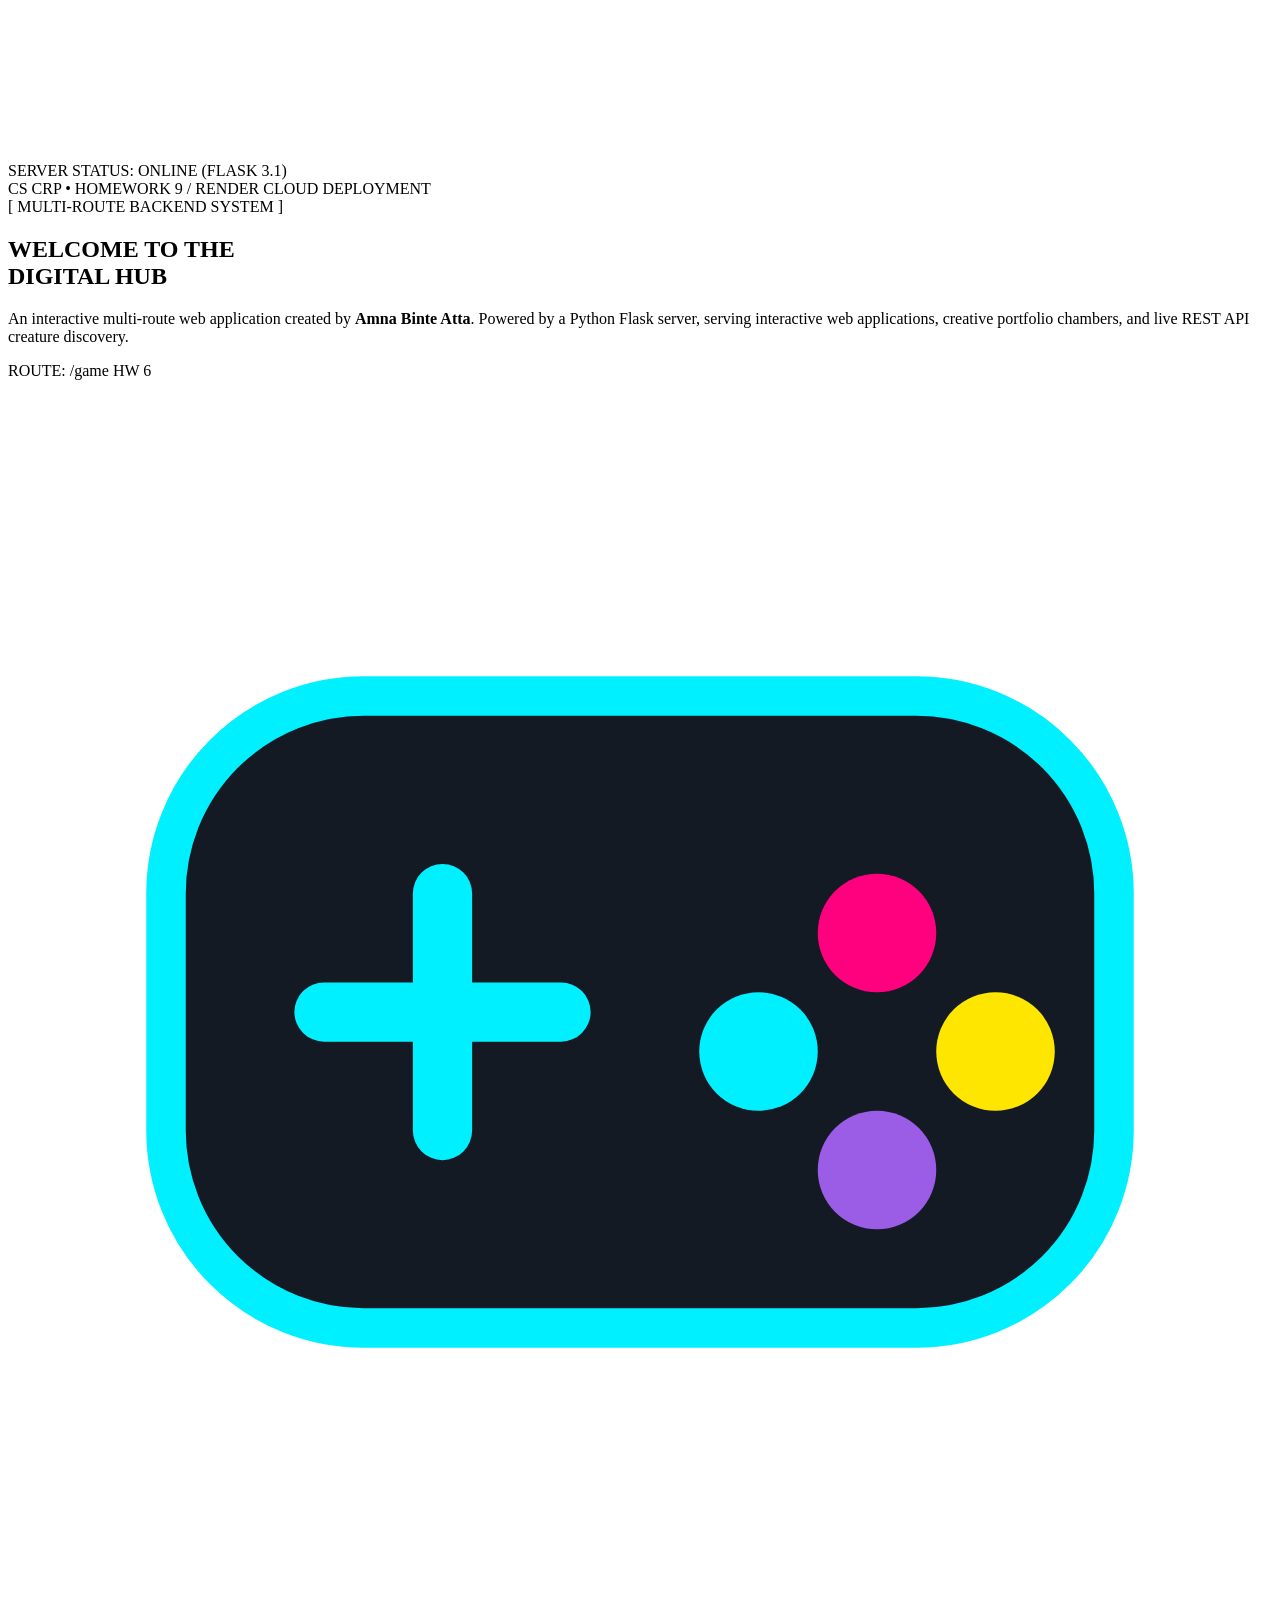
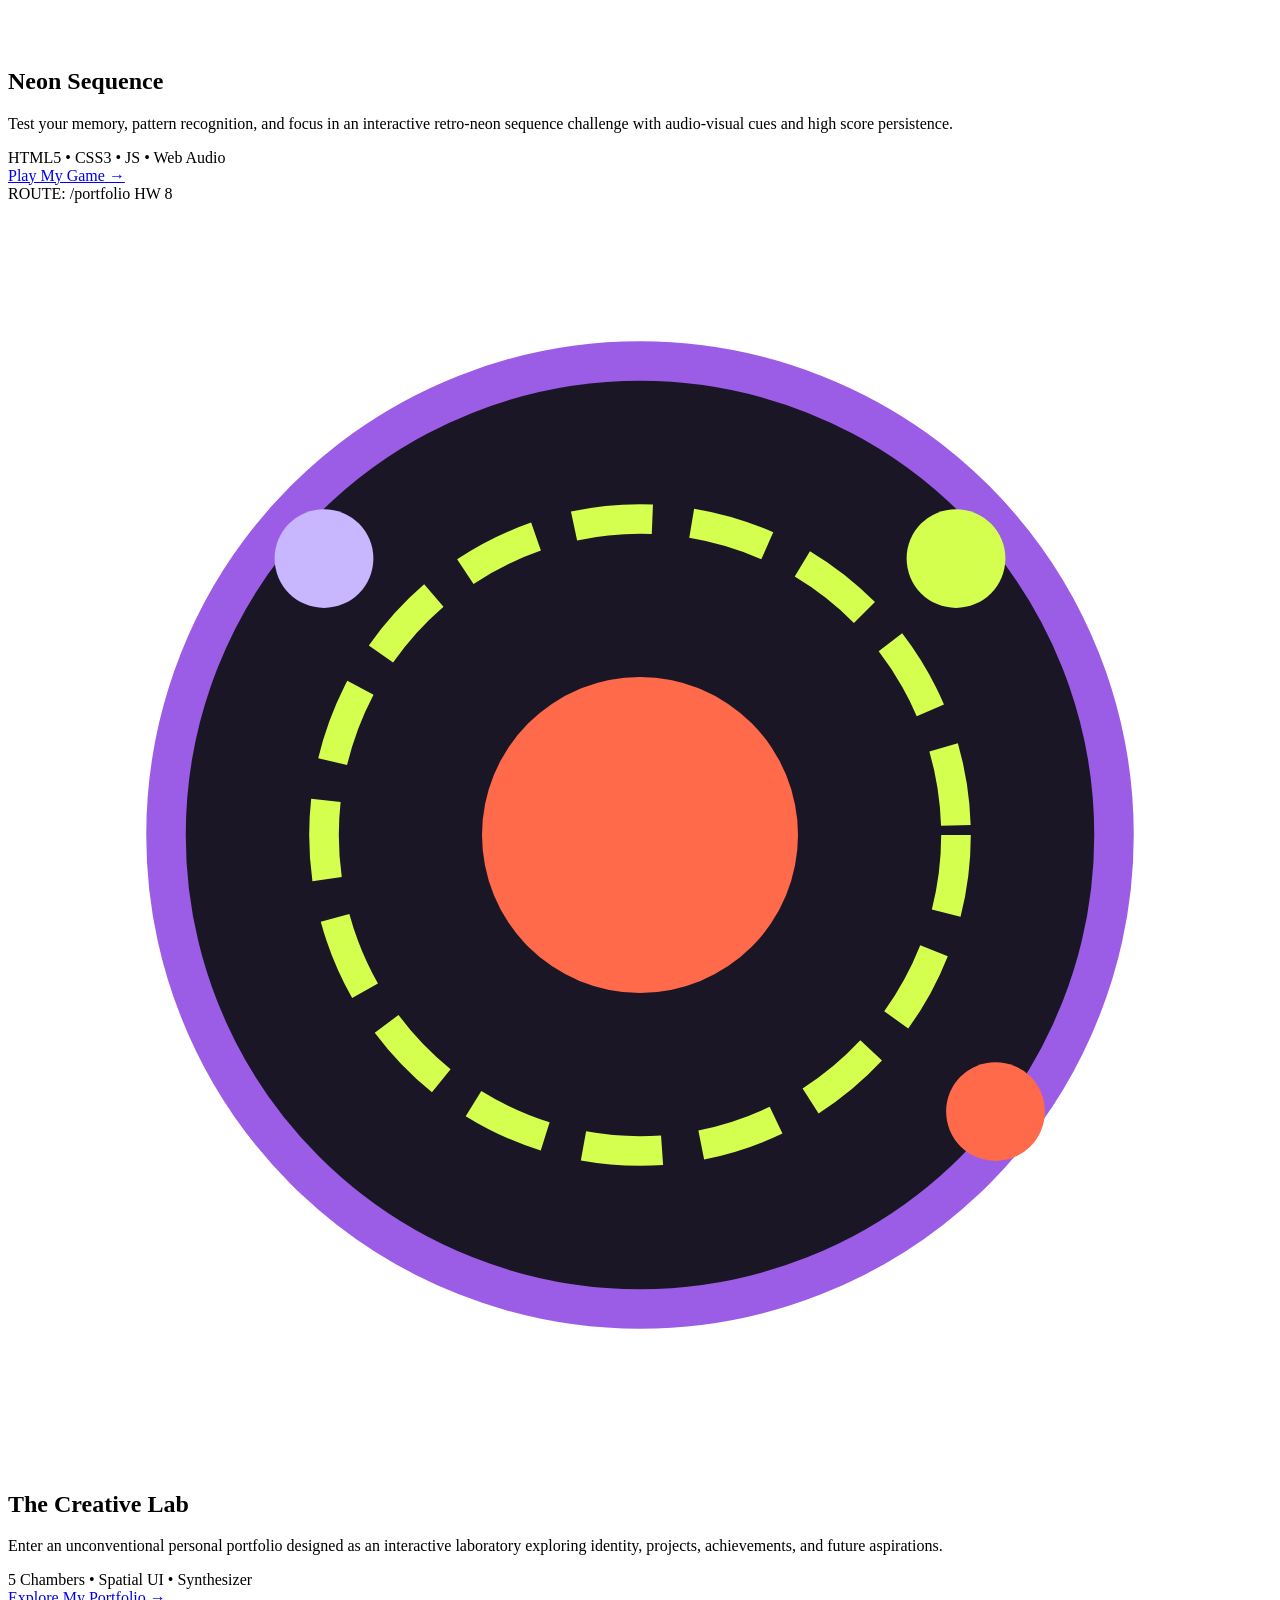
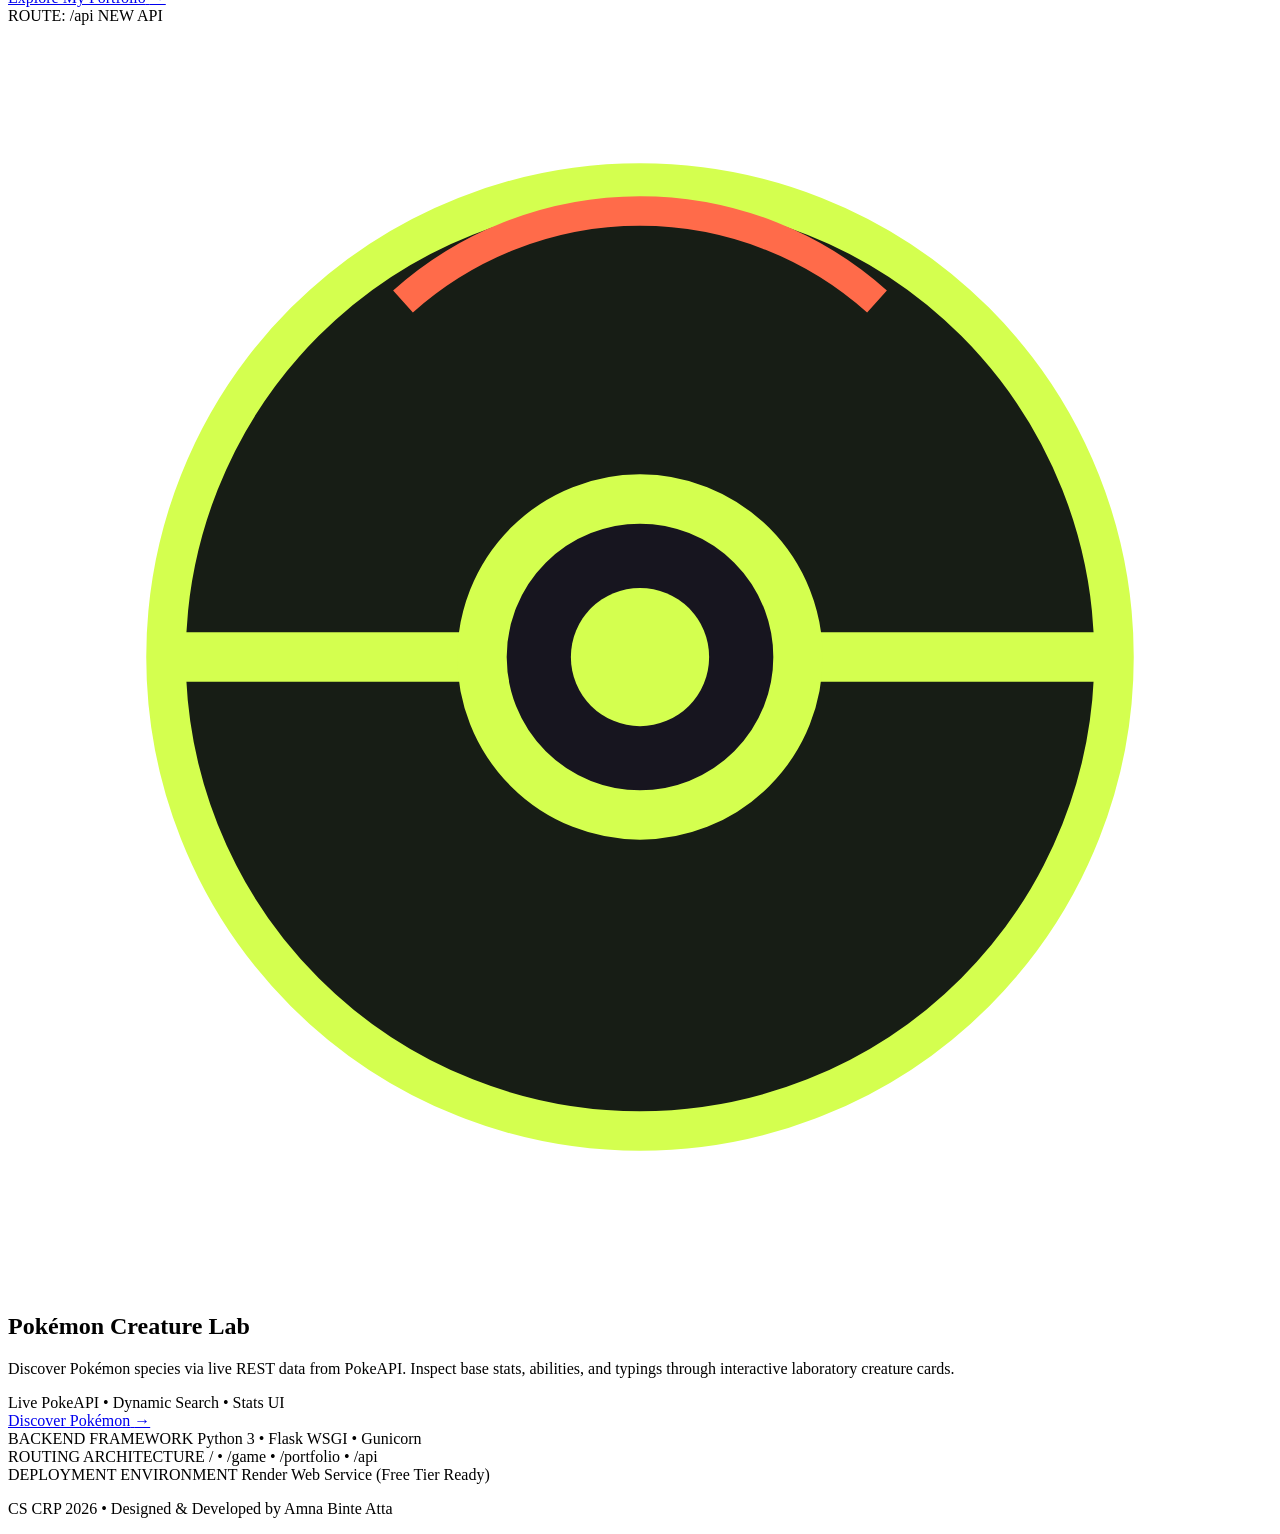
==== commit f387768e: "Add files via upload" ====
--- a/CS_CRP/index.html
+++ b/CS_CRP/index.html
@@ -3,1160 +3,186 @@
 <head>
   <meta charset="UTF-8">
   <meta name="viewport" content="width=device-width, initial-scale=1.0">
-  <title>THE CREATIVE LAB — Amna Binte Atta</title>
-  <meta name="description" content="An unconventional interactive personal portfolio and digital laboratory of Amna Binte Atta.">
-  
+  <title>CS CRP Homework 9 — Digital Hub</title>
+  <meta name="description" content="Central Hub for Amna Binte Atta's CS CRP Homework 9 Python Flask Web Server.">
+
   <!-- Distinctive Google Fonts: Syne & Space Grotesk -->
   <link rel="preconnect" href="https://fonts.googleapis.com">
   <link rel="preconnect" href="https://fonts.gstatic.com" crossorigin>
-  <link href="https://fonts.googleapis.com/css2?family=Space+Grotesk:wght@300;400;500;600;700&family=Syne:wght@500;600;700;800&family=JetBrains+Mono:wght@400;500&display=swap" rel="stylesheet">
-  
-  <link rel="stylesheet" href="style.css">
+  <link href="https://fonts.googleapis.com/css2?family=Space+Grotesk:wght@300;400;500;600;700&family=Syne:wght@600;700;800&family=JetBrains+Mono:wght@400;500;600&display=swap" rel="stylesheet">
+
+  <link rel="stylesheet" href="/home/style.css">
 </head>
-<body class="laboratory-body">
+<body class="hub-body">
 
-  <!-- ACCESSIBILITY SKIP LINK -->
-  <a href="#lab-environment" class="skip-link">Skip to Laboratory Environment</a>
-
-  <!-- SCREEN READER ANNOUNCEMENTS -->
-  <div id="sr-announcements" class="sr-only" role="status" aria-live="polite"></div>
-
-  <!-- AMBIENT CANVAS FOR PARTICLES & GRID DYNAMICS -->
+  <!-- Ambient Interactive Background Canvas -->
   <canvas id="ambient-canvas" aria-hidden="true"></canvas>
 
-  <!-- INITIALISATION / PRELOADER OVERLAY -->
-  <div id="preloader-overlay" class="preloader-overlay" role="dialog" aria-modal="true" aria-label="Laboratory Initialization">
-    <div class="preloader-content">
-      <div class="preloader-aperture" aria-hidden="true">
-        <div class="aperture-ring outer"></div>
-        <div class="aperture-ring middle"></div>
-        <div class="aperture-core"></div>
-      </div>
-      <div class="preloader-status">
-        <span class="mono-code">[SYS_BOOT_SEQUENCE]</span>
-        <h2 class="preloader-title">INITIALISING THE CREATIVE LAB...</h2>
-        <div class="preloader-bar-wrap">
-          <div class="preloader-bar-fill" id="preloader-progress"></div>
-        </div>
-        <p class="preloader-subtext">Calibrating interactive chambers &bull; Establishing spatial field</p>
-      </div>
+  <!-- Ambient Decorative Glows -->
+  <div class="ambient-glow glow-top" aria-hidden="true"></div>
+  <div class="ambient-glow glow-bottom" aria-hidden="true"></div>
+
+  <!-- Top System Status Strip -->
+  <header class="hub-status-strip">
+    <div class="status-pill">
+      <span class="live-dot" aria-hidden="true"></span>
+      <span class="mono-code">SERVER STATUS: ONLINE (FLASK 3.1)</span>
     </div>
-  </div>
+    <div class="server-meta mono-code">
+      <span>CS CRP &bull; HOMEWORK 9</span>
+      <span class="divider">/</span>
+      <span>RENDER CLOUD DEPLOYMENT</span>
+    </div>
+  </header>
 
-  <!-- AUDIO SYNTHESIZER / AMBIENCE CONTROL -->
-  <div class="lab-audio-widget" aria-label="Laboratory Audio Controls">
-    <button id="audio-toggle-btn" class="audio-toggle-btn" type="button" aria-pressed="false" title="Toggle Laboratory Sound">
-      <span class="audio-icon" aria-hidden="true">
-        <svg viewBox="0 0 24 24" width="18" height="18" fill="none" stroke="currentColor" stroke-width="2">
-          <path d="M11 5L6 9H2v6h4l5 4V5z"/>
-          <path class="audio-wave wave-1" d="M15.54 8.46a5 5 0 0 1 0 7.07"/>
-          <path class="audio-wave wave-2" d="M19.07 4.93a10 10 0 0 1 0 14.14"/>
-        </svg>
-      </span>
-      <span class="audio-label mono-code">SOUND: <span id="audio-state-text">OFF</span></span>
-    </button>
-  </div>
+  <!-- Main Content Container -->
+  <main class="hub-container">
 
-  <!-- QUICK NAVIGATION HUD / EXPERIMENTAL TELEPORT BAR -->
-  <nav class="lab-teleport-hud" aria-label="Laboratory Object Teleportation">
-    <span class="hud-tag mono-code">CHAMBERS:</span>
-    <button type="button" class="hud-btn" data-target="chamber-identity" title="Identity Chamber (Key 1)"><span class="kbd">1</span> CASSETTE</button>
-    <button type="button" class="hud-btn" data-target="chamber-workshop" title="Workshop (Key 2)"><span class="kbd">2</span> WORKSHOP</button>
-    <button type="button" class="hud-btn" data-target="chamber-trophy" title="Trophy Vault (Key 3)"><span class="kbd">3</span> TROPHIES</button>
-    <button type="button" class="hud-btn" data-target="chamber-future" title="Future Room (Key 4)"><span class="kbd">4</span> FUTURE</button>
-    <button type="button" class="hud-btn" data-target="chamber-transmit" title="External Transmitter (Key 5)"><span class="kbd">5</span> TRANSMIT</button>
-  </nav>
+    <!-- Hero Title & Introduction -->
+    <section class="hub-hero">
+      <div class="hero-tag mono-code">[ MULTI-ROUTE BACKEND SYSTEM ]</div>
+      <h1 class="hero-title">WELCOME TO THE<br><span class="gradient-text">DIGITAL HUB</span></h1>
+      <p class="hero-subtitle">
+        An interactive multi-route web application created by <strong>Amna Binte Atta</strong>. Powered by a Python Flask server, serving interactive web applications, creative portfolio chambers, and live REST API creature discovery.
+      </p>
+    </section>
 
-  <!-- ========================================================
-       MAIN LABORATORY ENVIRONMENT (CENTRAL IDENTITY + 5 OBJECTS)
-       ======================================================== -->
-  <main id="lab-environment" class="lab-environment active-view" tabindex="-1">
+    <!-- Three Primary Navigation Cards -->
+    <section class="destinations-section" aria-label="Explore Destinations">
+      <div class="cards-grid">
 
-    <!-- TOP EDITORIAL LABELS & DISCOVERY INSTRUCTION -->
-    <div class="lab-header-fragment" aria-hidden="true">
-      <div class="lab-serial mono-code">LAB-EXP // 028-010705 &bull; VER 2.4</div>
-      <div class="lab-live-indicator">
-        <span class="pulse-dot"></span>
-        <span class="mono-code">ENVIRONMENT STABLE &bull; LIVE INTERACTION</span>
-      </div>
-    </div>
-
-    <!-- MAIN INTERACTIVE SPATIAL STAGE -->
-    <div class="spatial-stage">
-
-      <!-- ==============================================
-           A. CENTRAL IDENTITY OBJECT (AMNA'S CORE APERTURE)
-           ============================================== -->
-      <section class="central-identity-core" aria-label="Amna Binte Atta - Identity Core">
-        <div class="core-rings" aria-hidden="true">
-          <div class="ring ring-outer ring-spin-slow"></div>
-          <div class="ring ring-middle ring-spin-reverse"></div>
-          <div class="ring ring-inner ring-pulse"></div>
-          <div class="ring-ticks"></div>
-        </div>
-
-        <!-- PORTRAIT CONTAINER WITH ARTISTIC LAYERED FRAME -->
-        <div class="portrait-capsule">
-          <div class="capsule-glass-glare" aria-hidden="true"></div>
-          <img 
-            src="assets/amna.jpg" 
-            alt="Portrait of Amna Binte Atta" 
-            class="owner-portrait-img"
-            id="owner-portrait-img"
-            onerror="this.classList.add('portrait-fallback-active');"
-          >
-          <div class="portrait-artistic-overlay" aria-hidden="true">
-            <span class="aperture-reticle reticle-tl">+</span>
-            <span class="aperture-reticle reticle-tr">+</span>
-            <span class="aperture-reticle reticle-bl">+</span>
-            <span class="aperture-reticle reticle-br">+</span>
-            <div class="portrait-specimen-id mono-code">AMNA.ID_CORE</div>
-          </div>
-        </div>
-
-        <!-- SATELLITE PERSONALITY CHIPS FLOATING AROUND CORE -->
-        <div class="satellite-chips" aria-hidden="true">
-          <div class="chip chip-1">CURIOUS MIND</div>
-          <div class="chip chip-2">CREATIVE THINKER</div>
-          <div class="chip chip-3">FUTURE BUILDER</div>
-          <div class="chip chip-4">TECH EXPLORER</div>
-        </div>
-
-        <!-- IDENTITY MANIFESTO -->
-        <div class="identity-manifesto">
-          <div class="sub-badge mono-code">CREATIVE LAB // FOUNDER &amp; DEVELOPER</div>
-          <h1 class="identity-title">HELLO, I'M AMNA.</h1>
-          <p class="identity-lead">Curious mind. Creative thinker. Future builder.</p>
-          <p class="identity-desc">
-            I'm someone who enjoys exploring ideas, experimenting with technology, creating things, and discovering new possibilities.
-          </p>
-          
-          <!-- EXPLORATION INSTRUCTION -->
-          <div class="exploration-prompt">
-            <span class="prompt-icon" aria-hidden="true">&#10022;</span>
-            <span class="prompt-text">EXPLORE THE OBJECTS TO DISCOVER MY WORLD.</span>
+        <!-- 1. Play My Game -->
+        <article class="destination-card card-game">
+          <div class="card-glow" aria-hidden="true"></div>
+          <div class="card-header">
+            <span class="route-tag mono-code">ROUTE: /game</span>
+            <span class="badge badge-cyan">HW 6</span>
           </div>
 
-          <!-- SECTION 15: VISIBLE CONCEPT EXPLANATION -->
-          <div class="lab-concept-statement" role="region" aria-label="Creative Lab Concept Statement">
-            <div class="statement-label mono-code">
-              <span class="bracket">[</span> CONCEPT &amp; ARCHITECTURE <span class="bracket">]</span>
-            </div>
-            <p class="statement-body">
-              THE CREATIVE LAB is an interactive digital world that represents my identity, projects, experiences, and future ambitions through objects and immersive environments. Instead of following the conventional structure of a portfolio website, visitors explore my world by interacting with different elements, turning navigation into an experience of discovery. Every chamber reveals a different part of who I am and what I hope to create.
-            </p>
-          </div>
-        </div>
-      </section>
-
-      <!-- ==============================================
-           B. 5 UNCONVENTIONAL INTERACTIVE FLOATING OBJECTS
-           ============================================== -->
-      <div class="floating-objects-orbit" aria-label="Interactive Navigation Objects">
-
-        <!-- OBJECT 1: THE IDENTITY CASSETTE -->
-        <div class="floating-object-anchor pos-cassette">
-          <button 
-            type="button" 
-            class="lab-object-btn cassette-btn" 
-            id="obj-cassette" 
-            data-target="chamber-identity" 
-            aria-haspopup="dialog"
-            aria-label="Open Identity Chamber: Retro cassette tape discovering Amna's identity"
-          >
-            <div class="object-halo halo-purple" aria-hidden="true"></div>
-            <div class="object-visual cassette-visual" aria-hidden="true">
-              <svg viewBox="0 0 160 100" class="object-svg cassette-svg">
-                <defs>
-                  <linearGradient id="cassetteGrad" x1="0%" y1="0%" x2="100%" y2="100%">
-                    <stop offset="0%" stop-color="#2a223d"/>
-                    <stop offset="50%" stop-color="#1f182c"/>
-                    <stop offset="100%" stop-color="#14111d"/>
-                  </linearGradient>
-                  <linearGradient id="purpleAccentGrad" x1="0%" y1="0%" x2="100%" y2="0%">
-                    <stop offset="0%" stop-color="#9B5DE5"/>
-                    <stop offset="100%" stop-color="#C8B6FF"/>
-                  </linearGradient>
-                </defs>
-                <!-- Shell -->
-                <rect x="5" y="5" width="150" height="90" rx="8" fill="url(#cassetteGrad)" stroke="#9B5DE5" stroke-width="2"/>
-                <!-- Screws -->
-                <circle cx="12" cy="12" r="2.5" fill="#C8B6FF"/>
-                <circle cx="148" cy="12" r="2.5" fill="#C8B6FF"/>
-                <circle cx="12" cy="88" r="2.5" fill="#C8B6FF"/>
-                <circle cx="148" cy="88" r="2.5" fill="#C8B6FF"/>
-                <!-- Label Area -->
-                <rect x="18" y="14" width="124" height="42" rx="4" fill="#1b1626" stroke="#C8B6FF" stroke-width="1"/>
-                <rect x="22" y="18" width="116" height="8" rx="2" fill="url(#purpleAccentGrad)" opacity="0.8"/>
-                <text x="80" y="38" text-anchor="middle" font-family="'JetBrains Mono', monospace" font-size="8" fill="#C8B6FF" letter-spacing="2">AMNA.TAPE // IDENTITY</text>
-                <!-- Reel Window -->
-                <rect x="35" y="44" width="90" height="30" rx="4" fill="#0d0b13" stroke="#9B5DE5" stroke-width="1.5"/>
-                <!-- Left Reel -->
-                <circle cx="58" cy="59" r="11" fill="#1c1626" stroke="#C8B6FF" stroke-width="1.5"/>
-                <circle cx="58" cy="59" r="4" fill="#9B5DE5"/>
-                <path d="M58 48 L58 70 M47 59 L69 59" stroke="#C8B6FF" stroke-width="1" class="reel-rotate"/>
-                <!-- Right Reel -->
-                <circle cx="102" cy="59" r="11" fill="#1c1626" stroke="#C8B6FF" stroke-width="1.5"/>
-                <circle cx="102" cy="59" r="4" fill="#9B5DE5"/>
-                <path d="M102 48 L102 70 M91 59 L113 59" stroke="#C8B6FF" stroke-width="1" class="reel-rotate"/>
-                <!-- Center Tape Window -->
-                <rect x="74" y="52" width="12" height="14" rx="1" fill="#3b2b52"/>
-                <line x1="69" y1="59" x2="91" y2="59" stroke="#C8B6FF" stroke-width="1" stroke-dasharray="2,2"/>
-                <!-- Bottom Trapezoid -->
-                <polygon points="35,88 45,95 115,95 125,88" fill="#181322" stroke="#9B5DE5" stroke-width="1"/>
-              </svg>
-            </div>
-            <div class="object-badge">
-              <span class="badge-num mono-code">01</span>
-              <span class="badge-title">IDENTITY CASSETTE</span>
-              <span class="badge-hint">DISCOVER THE PERSON</span>
-            </div>
-          </button>
-        </div>
-
-        <!-- OBJECT 2: THE CREATION MACHINE -->
-        <div class="floating-object-anchor pos-machine">
-          <button 
-            type="button" 
-            class="lab-object-btn machine-btn" 
-            id="obj-machine" 
-            data-target="chamber-workshop" 
-            aria-haspopup="dialog"
-            aria-label="Open Workshop: Miniature experimental computer exploring projects and skills"
-          >
-            <div class="object-halo halo-lime" aria-hidden="true"></div>
-            <div class="object-visual machine-visual" aria-hidden="true">
-              <svg viewBox="0 0 150 120" class="object-svg machine-svg">
-                <defs>
-                  <linearGradient id="machineGrad" x1="0%" y1="0%" x2="100%" y2="100%">
-                    <stop offset="0%" stop-color="#22261e"/>
-                    <stop offset="50%" stop-color="#161a14"/>
-                    <stop offset="100%" stop-color="#0f120e"/>
-                  </linearGradient>
-                </defs>
-                <!-- Terminal Screen Monitor -->
-                <rect x="15" y="10" width="120" height="74" rx="8" fill="url(#machineGrad)" stroke="#D4FF4F" stroke-width="2"/>
-                <!-- Screen Bezel Interior -->
-                <rect x="25" y="18" width="100" height="54" rx="4" fill="#080b06" stroke="#36421c" stroke-width="1"/>
-                <!-- Code Matrix Lines on Screen -->
-                <line x1="32" y1="28" x2="90" y2="28" stroke="#D4FF4F" stroke-width="2" stroke-linecap="round"/>
-                <line x1="32" y1="36" x2="110" y2="36" stroke="#a4cf3b" stroke-width="2" stroke-linecap="round"/>
-                <line x1="32" y1="44" x2="75" y2="44" stroke="#D4FF4F" stroke-width="2" stroke-linecap="round"/>
-                <line x1="32" y1="52" x2="60" y2="52" stroke="#a4cf3b" stroke-width="2" stroke-linecap="round"/>
-                <!-- Blinking Terminal Prompt -->
-                <rect x="65" y="49" width="6" height="5" fill="#D4FF4F" class="screen-cursor"/>
-                <!-- Antenna -->
-                <line x1="120" y1="10" x2="135" y2="-5" stroke="#D4FF4F" stroke-width="2"/>
-                <circle cx="137" cy="-7" r="3" fill="#D4FF4F"/>
-                <!-- Workstation Neck -->
-                <rect x="65" y="84" width="20" height="12" fill="#1b2018" stroke="#D4FF4F" stroke-width="1"/>
-                <!-- Workstation Base / Keyboard Deck -->
-                <polygon points="30,108 120,108 135,116 15,116" fill="#181d15" stroke="#D4FF4F" stroke-width="1.5"/>
-                <!-- Power LED -->
-                <circle cx="120" cy="98" r="2.5" fill="#D4FF4F" class="led-blink"/>
-              </svg>
-            </div>
-            <div class="object-badge">
-              <span class="badge-num mono-code">02</span>
-              <span class="badge-title">CREATION MACHINE</span>
-              <span class="badge-hint">WORKSHOP // PROJECTS &amp; SKILLS</span>
-            </div>
-          </button>
-        </div>
-
-        <!-- OBJECT 3: THE ACHIEVEMENT ARTIFACT -->
-        <div class="floating-object-anchor pos-trophy">
-          <button 
-            type="button" 
-            class="lab-object-btn trophy-btn" 
-            id="obj-trophy" 
-            data-target="chamber-trophy" 
-            aria-haspopup="dialog"
-            aria-label="Open Trophy Vault: Floating achievement artifact exploring milestones and sports"
-          >
-            <div class="object-halo halo-coral" aria-hidden="true"></div>
-            <div class="object-visual trophy-visual" aria-hidden="true">
-              <svg viewBox="0 0 140 130" class="object-svg trophy-svg">
-                <defs>
-                  <linearGradient id="coralGrad" x1="0%" y1="0%" x2="100%" y2="100%">
-                    <stop offset="0%" stop-color="#FF6B4A"/>
-                    <stop offset="100%" stop-color="#9B5DE5"/>
-                  </linearGradient>
-                </defs>
-                <!-- Floating Diamond Artifact -->
-                <polygon points="70,10 115,45 70,80 25,45" fill="#241517" stroke="#FF6B4A" stroke-width="2"/>
-                <polygon points="70,22 100,45 70,68 40,45" fill="none" stroke="#FFA38C" stroke-width="1.5" stroke-dasharray="3,3"/>
-                <!-- Glowing Core -->
-                <circle cx="70" cy="45" r="12" fill="url(#coralGrad)" class="artifact-pulse"/>
-                <circle cx="70" cy="45" r="5" fill="#FFF2EE"/>
-                <!-- Orbital Sparkles -->
-                <circle cx="30" cy="25" r="2" fill="#FF6B4A" class="sparkle-1"/>
-                <circle cx="110" cy="65" r="2.5" fill="#D4FF4F" class="sparkle-2"/>
-                <circle cx="70" cy="2" r="2" fill="#FF6B4A" class="sparkle-3"/>
-                <!-- Pedestal Levitation Field -->
-                <ellipse cx="70" cy="100" rx="36" ry="7" fill="none" stroke="#FF6B4A" stroke-width="1.5" stroke-dasharray="4,2"/>
-                <polygon points="45,115 95,115 105,124 35,124" fill="#1b1214" stroke="#FF6B4A" stroke-width="1.5"/>
-                <!-- Energy Streamers -->
-                <line x1="55" y1="80" x2="62" y2="98" stroke="#FF6B4A" stroke-width="1" stroke-dasharray="2,2"/>
-                <line x1="85" y1="80" x2="78" y2="98" stroke="#FF6B4A" stroke-width="1" stroke-dasharray="2,2"/>
-              </svg>
-            </div>
-            <div class="object-badge">
-              <span class="badge-num mono-code">03</span>
-              <span class="badge-title">ACHIEVEMENT ARTIFACT</span>
-              <span class="badge-hint">THE TROPHY VAULT</span>
-            </div>
-          </button>
-        </div>
-
-        <!-- OBJECT 4: THE FUTURE PORTAL -->
-        <div class="floating-object-anchor pos-portal">
-          <button 
-            type="button" 
-            class="lab-object-btn portal-btn" 
-            id="obj-portal" 
-            data-target="chamber-future" 
-            aria-haspopup="dialog"
-            aria-label="Open Future Room: Dimensional portal exploring aspirations and future builds"
-          >
-            <div class="object-halo halo-portal" aria-hidden="true"></div>
-            <div class="object-visual portal-visual" aria-hidden="true">
-              <svg viewBox="0 0 140 140" class="object-svg portal-svg">
-                <defs>
-                  <radialGradient id="portalCenterGrad" cx="50%" cy="50%" r="50%">
-                    <stop offset="0%" stop-color="#FF6B4A"/>
-                    <stop offset="45%" stop-color="#9B5DE5"/>
-                    <stop offset="85%" stop-color="#17151F"/>
-                    <stop offset="100%" stop-color="#17151F" stop-opacity="0"/>
-                  </radialGradient>
-                </defs>
-                <!-- Outer Arch / Gate Frame -->
-                <path d="M30 120 L30 60 A40 40 0 0 1 110 60 L110 120 Z" fill="#171322" stroke="#FF6B4A" stroke-width="2"/>
-                <path d="M40 120 L40 62 A30 30 0 0 1 100 62 L100 120 Z" fill="none" stroke="#9B5DE5" stroke-width="1.5" stroke-dasharray="4,2"/>
-                <!-- Dimensional Singularity Core -->
-                <circle cx="70" cy="65" r="28" fill="url(#portalCenterGrad)" class="portal-spin"/>
-                <!-- Horizon Laser Lines -->
-                <line x1="45" y1="95" x2="95" y2="95" stroke="#FF6B4A" stroke-width="1.5"/>
-                <line x1="50" y1="102" x2="90" y2="102" stroke="#9B5DE5" stroke-width="1"/>
-                <line x1="55" y1="109" x2="85" y2="109" stroke="#D4FF4F" stroke-width="0.8"/>
-                <!-- Top Portal Keystone -->
-                <polygon points="70,16 78,24 62,24" fill="#FF6B4A"/>
-              </svg>
-            </div>
-            <div class="object-badge">
-              <span class="badge-num mono-code">04</span>
-              <span class="badge-title">FUTURE PORTAL</span>
-              <span class="badge-hint">THE FUTURE ROOM</span>
-            </div>
-          </button>
-        </div>
-
-        <!-- OBJECT 5: THE EXTERNAL TRANSMITTER -->
-        <div class="floating-object-anchor pos-transmit">
-          <button 
-            type="button" 
-            class="lab-object-btn transmit-btn" 
-            id="obj-transmit" 
-            data-target="chamber-transmit" 
-            aria-haspopup="dialog"
-            aria-label="Open External Connections: Futuristic transmission console linking live projects"
-          >
-            <div class="object-halo halo-transmit" aria-hidden="true"></div>
-            <div class="object-visual transmit-visual" aria-hidden="true">
-              <svg viewBox="0 0 140 130" class="object-svg transmit-svg">
-                <!-- Transmitter Satellite Dish -->
-                <ellipse cx="70" cy="40" rx="35" ry="18" fill="#1a1829" stroke="#C8B6FF" stroke-width="2"/>
-                <ellipse cx="70" cy="40" rx="20" ry="10" fill="#26213b" stroke="#D4FF4F" stroke-width="1"/>
-                <!-- Antenna Spire -->
-                <line x1="70" y1="40" x2="70" y2="12" stroke="#D4FF4F" stroke-width="2"/>
-                <circle cx="70" cy="10" r="3.5" fill="#D4FF4F" class="led-blink"/>
-                <!-- Broadcast Ripples -->
-                <path d="M55 8 A20 20 0 0 1 85 8" fill="none" stroke="#C8B6FF" stroke-width="1.5" class="broadcast-wave wave-a"/>
-                <path d="M45 2 A30 30 0 0 1 95 2" fill="none" stroke="#C8B6FF" stroke-width="1" class="broadcast-wave wave-b"/>
-                <!-- Console Base -->
-                <polygon points="50,60 90,60 105,105 35,105" fill="#151322" stroke="#C8B6FF" stroke-width="1.5"/>
-                <!-- Frequency Dial & Readouts -->
-                <circle cx="70" cy="80" r="10" fill="#201b33" stroke="#9B5DE5" stroke-width="1.5"/>
-                <line x1="70" y1="80" x2="76" y2="74" stroke="#D4FF4F" stroke-width="1.5"/>
-                <!-- Waveform Graph -->
-                <path d="M45 95 L52 93 L58 97 L65 91 L72 98 L78 92 L85 96 L92 94" fill="none" stroke="#D4FF4F" stroke-width="1.2"/>
-              </svg>
-            </div>
-            <div class="object-badge">
-              <span class="badge-num mono-code">05</span>
-              <span class="badge-title">EXTERNAL TRANSMITTER</span>
-              <span class="badge-hint">CONNECTIONS &amp; HOMEWORK 7</span>
-            </div>
-          </button>
-        </div>
-
-      </div><!-- /.floating-objects-orbit -->
-
-    </div><!-- /.spatial-stage -->
-
-    <!-- CORNER LABORATORY METRICS (EDITORIAL TOUCHES) -->
-    <div class="lab-corner-metrics" aria-hidden="true">
-      <div class="metric-block">
-        <span class="metric-label mono-code">STATUS</span>
-        <span class="metric-val mono-code highlight-lime">ONLINE // READY</span>
-      </div>
-      <div class="metric-block">
-        <span class="metric-label mono-code">PORTFOLIO PROTOCOL</span>
-        <span class="metric-val mono-code">INTERACTIVE_EXP</span>
-      </div>
-      <div class="metric-block">
-        <span class="metric-label mono-code">LOCATION</span>
-        <span class="metric-val mono-code">HEUSER // CS_CRP // HW8</span>
-      </div>
-    </div>
-
-  </main><!-- /#lab-environment -->
-
-
-  <!-- ========================================================
-       CHAMBER 1: THE IDENTITY CHAMBER (ABOUT ME)
-       ======================================================== -->
-  <section id="chamber-identity" class="chamber-modal" role="dialog" aria-modal="true" aria-labelledby="id-chamber-heading" hidden>
-    <div class="chamber-backdrop" data-close="chamber-identity"></div>
-    <div class="chamber-container chamber-purple-glow">
-      
-      <!-- FLOATING RETURN OBJECT: LABORATORY KEY -->
-      <button type="button" class="lab-return-key" data-close="chamber-identity" aria-label="Return to Creative Laboratory">
-        <span class="return-key-core" aria-hidden="true">
-          <svg viewBox="0 0 24 24" width="20" height="20" fill="none" stroke="currentColor" stroke-width="2">
-            <path d="M19 12H5M12 19l-7-7 7-7"/>
-          </svg>
-        </span>
-        <span class="return-key-label mono-code">RETURN TO LAB</span>
-      </button>
-
-      <!-- CHAMBER HEADER & EDITORIAL METADATA -->
-      <div class="chamber-header">
-        <div class="chamber-kicker mono-code">
-          <span class="tag-pill tag-purple">CHAMBER 01</span>
-          <span>IDENTITY_DATASTREAM // RETRO CASSETTE</span>
-        </div>
-        <h2 id="id-chamber-heading" class="chamber-title">THE IDENTITY CHAMBER</h2>
-        <p class="chamber-subtitle">Discovering the human behind the laboratory: ideas, curiosity, and creative direction.</p>
-      </div>
-
-      <!-- CHAMBER CONTENT GRID -->
-      <div class="chamber-content-grid id-layout-grid">
-        
-        <!-- PROFILE HERO CARD -->
-        <div class="editorial-card hero-id-card">
-          <div class="card-corner-tag mono-code">DOSSIER // AMNA BINTE ATTA</div>
-          <div class="hero-name-lockup">
-            <h3 class="hero-full-name">Amna Binte Atta</h3>
-            <span class="hero-badge mono-code">STUDENT &bull; DEVELOPER &bull; DESIGNER</span>
-          </div>
-          <p class="hero-statement">
-            "I'm a student interested in technology, creativity, problem-solving, and exploring how ideas can turn into something meaningful."
-          </p>
-          <div class="personal-traits-row">
-            <span class="trait-tag">Analytical Thinker</span>
-            <span class="trait-tag">Creative Technologist</span>
-            <span class="trait-tag">Empathetic Leader</span>
-            <span class="trait-tag">Lifelong Learner</span>
-          </div>
-        </div>
-
-        <!-- CORE INTERESTS EXPLORATION CARD -->
-        <div class="editorial-card interests-card">
-          <div class="card-corner-tag mono-code">FOCUS AREAS &bull; WHAT FUELS MY WORK</div>
-          <h4 class="card-heading">Curiosity &amp; Interests</h4>
-          
-          <div class="interest-items-grid">
-            <div class="interest-item">
-              <span class="interest-icon">&#128187;</span>
-              <div>
-                <h5>Computer Science</h5>
-                <p>Understanding computational models, algorithmic logic, and modern software architectures.</p>
-              </div>
-            </div>
-            <div class="interest-item">
-              <span class="interest-icon">&#9881;</span>
-              <div>
-                <h5>Programming &amp; Technology</h5>
-                <p>Writing elegant code, building responsive interfaces, and discovering new development tools.</p>
-              </div>
-            </div>
-            <div class="interest-item">
-              <span class="interest-icon">&#10024;</span>
-              <div>
-                <h5>Creative Design</h5>
-                <p>Synthesizing typography, interaction design, motion, and visual storytelling for memorable human experiences.</p>
-              </div>
-            </div>
-            <div class="interest-item">
-              <span class="interest-icon">&#128269;</span>
-              <div>
-                <h5>Learning &amp; Experimentation</h5>
-                <p>Constantly stepping outside comfort zones to test new paradigms and learn emerging technologies.</p>
-              </div>
-            </div>
-            <div class="interest-item">
-              <span class="interest-icon">&#129309;</span>
-              <div>
-                <h5>Leadership &amp; Collaboration</h5>
-                <p>Empowering team members, active listening, and turning collective ideas into cohesive outcomes.</p>
-              </div>
-            </div>
-            <div class="interest-item">
-              <span class="interest-icon">&#9878;</span>
-              <div>
-                <h5>Creative Problem-Solving</h5>
-                <p>Breaking down complex challenges into manageable steps with innovative, human-centred solutions.</p>
-              </div>
-            </div>
-          </div>
-        </div>
-
-        <!-- EDITORIAL TIMELINE / VISUAL SEQUENCE -->
-        <div class="editorial-card sequence-card">
-          <div class="card-corner-tag mono-code">SEQUENCE // INTELLECTUAL TRAJECTORY</div>
-          <h4 class="card-heading">Growth &amp; Trajectory</h4>
-          
-          <div class="timeline-sequence">
-            <div class="timeline-node">
-              <div class="node-marker mono-code">01</div>
-              <div class="node-body">
-                <h5>First Spark of Code</h5>
-                <p>Exploring algorithmic foundations, logic puzzles, and computational problem-solving with Python.</p>
-              </div>
-            </div>
-            <div class="timeline-node">
-              <div class="node-marker mono-code">02</div>
-              <div class="node-body">
-                <h5>Interactive Interfaces</h5>
-                <p>Designing modern, responsive web systems using semantic HTML5, CSS3 architecture, and JavaScript mechanics.</p>
-              </div>
-            </div>
-            <div class="timeline-node">
-              <div class="node-marker mono-code">03</div>
-              <div class="node-body">
-                <h5>Experimental Synthesis</h5>
-                <p>Constructing "The Creative Lab" — merging unconventional interaction design, storytelling, and frontend craft.</p>
-              </div>
-            </div>
-          </div>
-        </div>
-
-      </div><!-- /.chamber-content-grid -->
-    </div>
-  </section>
-
-
-  <!-- ========================================================
-       CHAMBER 2: THE WORKSHOP (PROJECTS & SKILLS)
-       ======================================================== -->
-  <section id="chamber-workshop" class="chamber-modal" role="dialog" aria-modal="true" aria-labelledby="workshop-chamber-heading" hidden>
-    <div class="chamber-backdrop" data-close="chamber-workshop"></div>
-    <div class="chamber-container chamber-lime-glow">
-      
-      <!-- RETURN KEY -->
-      <button type="button" class="lab-return-key" data-close="chamber-workshop" aria-label="Return to Creative Laboratory">
-        <span class="return-key-core" aria-hidden="true">
-          <svg viewBox="0 0 24 24" width="20" height="20" fill="none" stroke="currentColor" stroke-width="2">
-            <path d="M19 12H5M12 19l-7-7 7-7"/>
-          </svg>
-        </span>
-        <span class="return-key-label mono-code">RETURN TO LAB</span>
-      </button>
-
-      <div class="chamber-header">
-        <div class="chamber-kicker mono-code">
-          <span class="tag-pill tag-lime">CHAMBER 02</span>
-          <span>WORKSHOP_TERMINAL // CREATION MACHINE</span>
-        </div>
-        <h2 id="workshop-chamber-heading" class="chamber-title">THE CREATIVE WORKSHOP</h2>
-        <p class="chamber-subtitle">Where logic meets creative experimentation. Explore selected projects and active areas of learning.</p>
-      </div>
-
-      <!-- PROJECTS SHOWCASE SECTION -->
-      <div class="workshop-projects-wrap">
-        <div class="section-sub-header">
-          <h3 class="workshop-sub-title">Featured Projects</h3>
-          <span class="mono-code">[STATUS: DOCUMENTED &amp; OPERATIONAL]</span>
-        </div>
-
-        <div class="projects-grid">
-
-          <!-- PROJECT 01: PATTERN MEMORY -->
-          <article class="project-card highlight-lime-border">
-            <div class="project-header">
-              <span class="project-serial mono-code">PROJECT_01</span>
-              <span class="project-tag mono-code">WEB APPLICATION</span>
-            </div>
-            
-            <h4 class="project-name">PATTERN MEMORY</h4>
-            
-            <p class="project-desc">
-              A memory-based game focused on recognising patterns, remembering sequences, and improving concentration.
-            </p>
-
-            <!-- SIMULATED INTERACTIVE MEMORY GAME PREVIEW -->
-            <div class="project-visual-preview memory-game-visual" aria-hidden="true">
-              <div class="mini-grid">
-                <div class="mini-pad pad-cyan active-pulse"></div>
-                <div class="mini-pad pad-pink"></div>
-                <div class="mini-pad pad-yellow"></div>
-                <div class="mini-pad pad-purple"></div>
-              </div>
-              <div class="mini-status mono-code">SEQUENCE: [2 - 4 - 1 - 3]</div>
-            </div>
-
-            <div class="project-tech-stack">
-              <span class="tech-pill">HTML5</span>
-              <span class="tech-pill">CSS3 Animations</span>
-              <span class="tech-pill">Vanilla JavaScript</span>
-              <span class="tech-pill">Web Audio</span>
-            </div>
-
-            <div class="project-action-row">
-              <!-- REAL ANCHOR TO HOMEWORK 7 PLACEHOLDER HOSTING HW6 -->
-              <a 
-                href="https://YOUR-USERNAME.github.io/Heuser/CS_CRP/Homework_6/" 
-                target="_blank" 
-                rel="noopener noreferrer" 
-                class="lab-action-btn btn-lime"
-                id="workshop-project-link"
-              >
-                <span>VISIT PROJECT</span>
-                <span class="btn-arrow" aria-hidden="true">&rarr;</span>
-              </a>
-              <span class="project-context mono-code">HOSTED VIA GITHUB PAGES</span>
-            </div>
-          </article>
-
-          <!-- PROJECT 02: WOMEN IN STEM -->
-          <article class="project-card highlight-purple-border">
-            <div class="project-header">
-              <span class="project-serial mono-code">PROJECT_02</span>
-              <span class="project-tag mono-code">PYTHON CONSOLE</span>
-            </div>
-
-            <h4 class="project-name">WOMEN IN STEM</h4>
-
-            <p class="project-desc">
-              A Python console-based project highlighting influential women in science, technology, engineering, and mathematics.
-            </p>
-
-            <!-- TERMINAL CODE PREVIEW -->
-            <div class="project-visual-preview terminal-preview" aria-hidden="true">
-              <div class="terminal-bar">
-                <span class="t-dot red"></span>
-                <span class="t-dot yellow"></span>
-                <span class="t-dot green"></span>
-                <span class="t-title mono-code">stem_pioneers.py</span>
-              </div>
-              <pre class="terminal-code"><code>&gt; python stem_pioneers.py
-[SEARCH]: Ada Lovelace // First Programmer
-[SEARCH]: Katherine Johnson // Orbital Math
-&gt; Result loaded: 12 pioneers documented.</code></pre>
-            </div>
-
-            <div class="project-tech-stack">
-              <span class="tech-pill">Python</span>
-              <span class="tech-pill">Data Structures</span>
-              <span class="tech-pill">CLI Design</span>
-              <span class="tech-pill">Educational UX</span>
-            </div>
-
-            <div class="project-action-row">
-              <button type="button" class="lab-action-btn btn-ghost disabled-demo" aria-label="Console archive documented">
-                <span>TERMINAL ARCHIVE</span>
-                <span class="mono-code">[CLI]</span>
-              </button>
-              <span class="project-context mono-code">RESEARCH &amp; CONSOLE</span>
-            </div>
-          </article>
-
-          <!-- PROJECT 03: CREATIVE EXPERIMENTS -->
-          <article class="project-card highlight-coral-border">
-            <div class="project-header">
-              <span class="project-serial mono-code">PROJECT_03</span>
-              <span class="project-tag mono-code">PROTOTYPES</span>
-            </div>
-
-            <h4 class="project-name">CREATIVE EXPERIMENTS</h4>
-
-            <p class="project-desc">
-              A collection of small creative and programming experiments developed while learning new tools and technologies.
-            </p>
-
-            <!-- EXPERIMENTS CANVAS PREVIEW -->
-            <div class="project-visual-preview experiments-preview" aria-hidden="true">
-              <div class="exp-graphic">
-                <div class="orbiting-circle oc-1"></div>
-                <div class="orbiting-circle oc-2"></div>
-                <div class="orbiting-circle oc-3"></div>
-                <span class="exp-tag mono-code">CANVAS_PARTICLES</span>
-              </div>
-            </div>
-
-            <div class="project-tech-stack">
-              <span class="tech-pill">Canvas API</span>
-              <span class="tech-pill">CSS Keyframes</span>
-              <span class="tech-pill">Micro-Interactions</span>
-              <span class="tech-pill">Algorithms</span>
-            </div>
-
-            <div class="project-action-row">
-              <button type="button" class="lab-action-btn btn-ghost" id="lab-canvas-trigger" aria-label="Trigger interactive particles">
-                <span>INTERACT WITH CANVAS</span>
-                <span class="btn-arrow" aria-hidden="true">&#10022;</span>
-              </button>
-              <span class="project-context mono-code">EXPERIMENT LAB</span>
-            </div>
-          </article>
-
-        </div><!-- /.projects-grid -->
-      </div><!-- /.workshop-projects-wrap -->
-
-      <!-- SKILLS SECTION: EXPERIMENTAL SKILL SCANNER -->
-      <div class="skills-scanner-wrap">
-        <div class="section-sub-header">
-          <h3 class="workshop-sub-title">Diagnostic Skill Scanner</h3>
-          <span class="mono-code">[LEARNING &amp; DEVELOPMENT SPECTRUM]</span>
-        </div>
-        
-        <p class="skills-disclaimer">
-          <strong>Note:</strong> These areas represent active learning, continuous experimentation, and ongoing technical development rather than static professional claims.
-        </p>
-
-        <div class="scanner-grid">
-
-          <div class="scanner-card">
-            <div class="scanner-top">
-              <span class="scanner-name">Python</span>
-              <span class="scanner-state mono-code">ACTIVE DEV</span>
-            </div>
-            <div class="meter-bar">
-              <div class="meter-fill fill-lime" style="--level: 78%;"></div>
-            </div>
-            <span class="scanner-context">Console logic, modular scripts, algorithms, data structures</span>
+          <div class="card-icon-wrap" aria-hidden="true">
+            <svg viewBox="0 0 64 64" class="card-svg">
+              <rect x="8" y="16" width="48" height="32" rx="10" fill="#141a24" stroke="#00F0FF" stroke-width="2"/>
+              <!-- D-Pad -->
+              <path d="M22 26 v12 M16 32 h12" stroke="#00F0FF" stroke-width="3" stroke-linecap="round"/>
+              <!-- Action Buttons -->
+              <circle cx="44" cy="28" r="3" fill="#FF007F"/>
+              <circle cx="50" cy="34" r="3" fill="#FFE600"/>
+              <circle cx="38" cy="34" r="3" fill="#00F0FF"/>
+              <circle cx="44" cy="40" r="3" fill="#9B5DE5"/>
+            </svg>
           </div>
 
-          <div class="scanner-card">
-            <div class="scanner-top">
-              <span class="scanner-name">HTML5</span>
-              <span class="scanner-state mono-code">ACTIVE DEV</span>
-            </div>
-            <div class="meter-bar">
-              <div class="meter-fill fill-lime" style="--level: 86%;"></div>
-            </div>
-            <span class="scanner-context">Semantic markup, accessibility landmarks, modern standards</span>
+          <h2 class="card-title">Neon Sequence</h2>
+          <p class="card-desc">
+            Test your memory, pattern recognition, and focus in an interactive retro-neon sequence challenge with audio-visual cues and high score persistence.
+          </p>
+
+          <div class="card-tech mono-code">
+            <span>HTML5</span> &bull; <span>CSS3</span> &bull; <span>JS</span> &bull; <span>Web Audio</span>
           </div>
 
-          <div class="scanner-card">
-            <div class="scanner-top">
-              <span class="scanner-name">CSS3</span>
-              <span class="scanner-state mono-code">ACTIVE DEV</span>
-            </div>
-            <div class="meter-bar">
-              <div class="meter-fill fill-purple" style="--level: 82%;"></div>
-            </div>
-            <span class="scanner-context">Custom properties, flexbox, CSS grid, keyframe motion</span>
+          <a href="/game" class="card-action-btn btn-cyan" id="btn-to-game">
+            <span>Play My Game</span>
+            <span class="btn-arrow" aria-hidden="true">&rarr;</span>
+          </a>
+        </article>
+
+        <!-- 2. Explore My Portfolio -->
+        <article class="destination-card card-portfolio">
+          <div class="card-glow" aria-hidden="true"></div>
+          <div class="card-header">
+            <span class="route-tag mono-code">ROUTE: /portfolio</span>
+            <span class="badge badge-purple">HW 8</span>
           </div>
 
-          <div class="scanner-card">
-            <div class="scanner-top">
-              <span class="scanner-name">JavaScript</span>
-              <span class="scanner-state mono-code">ACTIVE DEV</span>
-            </div>
-            <div class="meter-bar">
-              <div class="meter-fill fill-purple" style="--level: 74%;"></div>
-            </div>
-            <span class="scanner-context">DOM events, state management, asynchronous triggers, Canvas</span>
+          <div class="card-icon-wrap" aria-hidden="true">
+            <svg viewBox="0 0 64 64" class="card-svg">
+              <circle cx="32" cy="32" r="24" fill="#1b1626" stroke="#9B5DE5" stroke-width="2"/>
+              <circle cx="32" cy="32" r="16" fill="none" stroke="#D4FF4F" stroke-width="1.5" stroke-dasharray="4,2"/>
+              <circle cx="32" cy="32" r="8" fill="#FF6B4A"/>
+              <!-- Floating satellite nodes -->
+              <circle cx="16" cy="18" r="2.5" fill="#C8B6FF"/>
+              <circle cx="48" cy="18" r="2.5" fill="#D4FF4F"/>
+              <circle cx="50" cy="46" r="2.5" fill="#FF6B4A"/>
+            </svg>
           </div>
 
-          <div class="scanner-card">
-            <div class="scanner-top">
-              <span class="scanner-name">Creative Problem-Solving</span>
-              <span class="scanner-state mono-code">EXPLORATION</span>
-            </div>
-            <div class="meter-bar">
-              <div class="meter-fill fill-coral" style="--level: 85%;"></div>
-            </div>
-            <span class="scanner-context">Deconstructing constraints into creative solutions</span>
+          <h2 class="card-title">The Creative Lab</h2>
+          <p class="card-desc">
+            Enter an unconventional personal portfolio designed as an interactive laboratory exploring identity, projects, achievements, and future aspirations.
+          </p>
+
+          <div class="card-tech mono-code">
+            <span>5 Chambers</span> &bull; <span>Spatial UI</span> &bull; <span>Synthesizer</span>
           </div>
 
-          <div class="scanner-card">
-            <div class="scanner-top">
-              <span class="scanner-name">Communication</span>
-              <span class="scanner-state mono-code">CORE VALUE</span>
-            </div>
-            <div class="meter-bar">
-              <div class="meter-fill fill-coral" style="--level: 88%;"></div>
-            </div>
-            <span class="scanner-context">Clear presentation of ideas, active listening, visual clarity</span>
+          <a href="/portfolio" class="card-action-btn btn-purple" id="btn-to-portfolio">
+            <span>Explore My Portfolio</span>
+            <span class="btn-arrow" aria-hidden="true">&rarr;</span>
+          </a>
+        </article>
+
+        <!-- 3. Discover Pokémon -->
+        <article class="destination-card card-api">
+          <div class="card-glow" aria-hidden="true"></div>
+          <div class="card-header">
+            <span class="route-tag mono-code">ROUTE: /api</span>
+            <span class="badge badge-lime">NEW API</span>
           </div>
 
-          <div class="scanner-card">
-            <div class="scanner-top">
-              <span class="scanner-name">Teamwork</span>
-              <span class="scanner-state mono-code">CORE VALUE</span>
-            </div>
-            <div class="meter-bar">
-              <div class="meter-fill fill-lavender" style="--level: 90%;"></div>
-            </div>
-            <span class="scanner-context">Collaboration, delegation, shared accountability</span>
+          <div class="card-icon-wrap" aria-hidden="true">
+            <svg viewBox="0 0 64 64" class="card-svg">
+              <!-- Pokeball styled discovery device -->
+              <circle cx="32" cy="32" r="24" fill="#171d15" stroke="#D4FF4F" stroke-width="2"/>
+              <path d="M8 32 h48" stroke="#D4FF4F" stroke-width="2.5"/>
+              <circle cx="32" cy="32" r="8" fill="#17151F" stroke="#D4FF4F" stroke-width="2.5"/>
+              <circle cx="32" cy="32" r="3.5" fill="#D4FF4F"/>
+              <!-- Energy arc -->
+              <path d="M20 14 a18 18 0 0 1 24 0" fill="none" stroke="#FF6B4A" stroke-width="1.5"/>
+            </svg>
           </div>
 
-        </div><!-- /.scanner-grid -->
-      </div><!-- /.skills-scanner-wrap -->
+          <h2 class="card-title">Pokémon Creature Lab</h2>
+          <p class="card-desc">
+            Discover Pokémon species via live REST data from PokeAPI. Inspect base stats, abilities, and typings through interactive laboratory creature cards.
+          </p>
 
-    </div>
-  </section>
+          <div class="card-tech mono-code">
+            <span>Live PokeAPI</span> &bull; <span>Dynamic Search</span> &bull; <span>Stats UI</span>
+          </div>
 
+          <a href="/api" class="card-action-btn btn-lime" id="btn-to-api">
+            <span>Discover Pokémon</span>
+            <span class="btn-arrow" aria-hidden="true">&rarr;</span>
+          </a>
+        </article>
 
-  <!-- ========================================================
-       CHAMBER 3: THE TROPHY VAULT (ACHIEVEMENTS)
-       ======================================================== -->
-  <section id="chamber-trophy" class="chamber-modal" role="dialog" aria-modal="true" aria-labelledby="trophy-chamber-heading" hidden>
-    <div class="chamber-backdrop" data-close="chamber-trophy"></div>
-    <div class="chamber-container chamber-coral-glow">
-      
-      <!-- RETURN KEY -->
-      <button type="button" class="lab-return-key" data-close="chamber-trophy" aria-label="Return to Creative Laboratory">
-        <span class="return-key-core" aria-hidden="true">
-          <svg viewBox="0 0 24 24" width="20" height="20" fill="none" stroke="currentColor" stroke-width="2">
-            <path d="M19 12H5M12 19l-7-7 7-7"/>
-          </svg>
-        </span>
-        <span class="return-key-label mono-code">RETURN TO LAB</span>
-      </button>
+      </div>
+    </section>
 
-      <div class="chamber-header">
-        <div class="chamber-kicker mono-code">
-          <span class="tag-pill tag-coral">CHAMBER 03</span>
-          <span>TROPHY_VAULT // ACHIEVEMENT ARTIFACT</span>
+    <!-- Architecture & System Footer Information -->
+    <footer class="hub-footer">
+      <div class="architecture-box">
+        <div class="arch-col">
+          <span class="arch-label mono-code">BACKEND FRAMEWORK</span>
+          <span class="arch-val">Python 3 &bull; Flask WSGI &bull; Gunicorn</span>
         </div>
-        <h2 id="trophy-chamber-heading" class="chamber-title">THE TROPHY VAULT</h2>
-        <p class="chamber-subtitle">A digital collection of milestones, collaborative leadership, athletics, and academic endeavours.</p>
-      </div>
-
-      <!-- ACHIEVEMENTS CARDS GRID -->
-      <div class="trophy-cards-grid">
-
-        <!-- TROPHY CARD 1: MUN -->
-        <div class="trophy-card">
-          <div class="trophy-top">
-            <div class="trophy-badge-icon" aria-hidden="true">&#127758;</div>
-            <span class="trophy-id mono-code">RELIC_01</span>
-          </div>
-          <h3 class="trophy-name">Model United Nations Participation</h3>
-          <p class="trophy-field mono-code">DIPLOMACY &bull; DEBATE &bull; GLOBAL AFFAIRS</p>
-          <p class="trophy-desc">
-            Participated in Model United Nations conferences, representing assigned committees, researching geopolitical resolutions, drafting policy papers, and engaging in collaborative diplomatic negotiation.
-          </p>
-          <div class="trophy-meta-tag">COMMUNICATION &amp; DEBATE</div>
+        <div class="arch-col">
+          <span class="arch-label mono-code">ROUTING ARCHITECTURE</span>
+          <span class="arch-val mono-code">/ &bull; /game &bull; /portfolio &bull; /api</span>
         </div>
-
-        <!-- TROPHY CARD 2: LEADERSHIP -->
-        <div class="trophy-card">
-          <div class="trophy-top">
-            <div class="trophy-badge-icon" aria-hidden="true">&#9881;</div>
-            <span class="trophy-id mono-code">RELIC_02</span>
-          </div>
-          <h3 class="trophy-name">Leadership &amp; Delegation Responsibilities</h3>
-          <p class="trophy-field mono-code">COORDINATION &bull; TEAMWORK &bull; INITIATIVE</p>
-          <p class="trophy-desc">
-            Served in student leadership roles coordinating team members, organizing activities, delegating tasks, managing operational timelines, and fostering a constructive, inclusive environment.
-          </p>
-          <div class="trophy-meta-tag">LEADERSHIP &amp; RESPONSIBILITY</div>
-        </div>
-
-        <!-- TROPHY CARD 3: COLLEGE SPORTS & THROWBALL -->
-        <div class="trophy-card">
-          <div class="trophy-top">
-            <div class="trophy-badge-icon" aria-hidden="true">&#9917;</div>
-            <span class="trophy-id mono-code">RELIC_03</span>
-          </div>
-          <h3 class="trophy-name">College Sports &amp; Throwball Participation</h3>
-          <p class="trophy-field mono-code">ATHLETICS &bull; TEAMWORK &bull; RESILIENCE</p>
-          <p class="trophy-desc">
-            Actively engaged in college athletic events and throwball matches, practicing physical discipline, high-speed on-court communication, team tactics, and resilient sportsmanship under pressure.
-          </p>
-          <div class="trophy-meta-tag">ATHLETIC DEDICATION</div>
-        </div>
-
-        <!-- TROPHY CARD 4: ACADEMIC & CREATIVE PROJECTS -->
-        <div class="trophy-card">
-          <div class="trophy-top">
-            <div class="trophy-badge-icon" aria-hidden="true">&#128218;</div>
-            <span class="trophy-id mono-code">RELIC_04</span>
-          </div>
-          <h3 class="trophy-name">Academic &amp; Creative Projects</h3>
-          <p class="trophy-field mono-code">COMPUTER SCIENCE &bull; CREATIVE INITIATIVE</p>
-          <p class="trophy-desc">
-            Executed rigorous academic coursework and exploratory programming projects, synthesizing foundational theory into creative software applications and interactive prototypes.
-          </p>
-          <div class="trophy-meta-tag">ACADEMIC RIGOUR</div>
-        </div>
-
-        <!-- TROPHY CARD 5: COMPETITIONS & PERSONAL ACCOMPLISHMENTS -->
-        <div class="trophy-card">
-          <div class="trophy-top">
-            <div class="trophy-badge-icon" aria-hidden="true">&#127942;</div>
-            <span class="trophy-id mono-code">RELIC_05</span>
-          </div>
-          <h3 class="trophy-name">Competitions &amp; Personal Accomplishments</h3>
-          <p class="trophy-field mono-code">GROWTH &bull; PROBLEM-SOLVING &bull; MILESTONES</p>
-          <p class="trophy-desc">
-            Participated in diverse academic and creative competitions, demonstrating analytical aptitude, persistent work ethic, and dedication to continuous self-improvement across disciplines.
-          </p>
-          <div class="trophy-meta-tag">PERSONAL EXCELLENCE</div>
-        </div>
-
-      </div><!-- /.trophy-cards-grid -->
-
-      <!-- EDITABLE NOTE BANNER -->
-      <div class="trophy-edit-note">
-        <span class="mono-code">[EDITABLE ARCHIVE]</span>
-        <span>All records maintain neutral, accurate descriptions and can be expanded as new milestones and achievements unfold.</span>
-      </div>
-
-    </div>
-  </section>
-
-
-  <!-- ========================================================
-       CHAMBER 4: THE FUTURE ROOM (ASPIRATIONS) — BONUS SECTION
-       ======================================================== -->
-  <section id="chamber-future" class="chamber-modal" role="dialog" aria-modal="true" aria-labelledby="future-chamber-heading" hidden>
-    <div class="chamber-backdrop" data-close="chamber-future"></div>
-    <div class="chamber-container chamber-portal-glow">
-      
-      <!-- RETURN KEY -->
-      <button type="button" class="lab-return-key" data-close="chamber-future" aria-label="Return to Creative Laboratory">
-        <span class="return-key-core" aria-hidden="true">
-          <svg viewBox="0 0 24 24" width="20" height="20" fill="none" stroke="currentColor" stroke-width="2">
-            <path d="M19 12H5M12 19l-7-7 7-7"/>
-          </svg>
-        </span>
-        <span class="return-key-label mono-code">RETURN TO LAB</span>
-      </button>
-
-      <div class="chamber-header">
-        <div class="chamber-kicker mono-code">
-          <span class="tag-pill tag-portal">CHAMBER 04</span>
-          <span>FUTURE_HORIZON // DIMENSIONAL PORTAL</span>
-        </div>
-        <!-- REQUIRED HEADING -->
-        <h2 id="future-chamber-heading" class="chamber-title future-expressive-title">
-          THINGS I HAVEN'T BUILT YET.
-        </h2>
-        <p class="chamber-subtitle">The horizon of curiosity: where future ambitions, technical ambitions, and creative possibilities converge.</p>
-      </div>
-
-      <!-- FUTURE HORIZON AMBIENT VISUAL -->
-      <div class="future-ambient-portal" aria-hidden="true">
-        <div class="portal-horizon-line"></div>
-        <div class="portal-aurora-glow"></div>
-      </div>
-
-      <!-- 5 DEDICATED ASPIRATION CARDS -->
-      <div class="aspirations-grid">
-
-        <!-- 01 — BUILD -->
-        <div class="aspiration-card">
-          <div class="aspiration-num mono-code">01</div>
-          <div class="aspiration-headline">
-            <span class="aspiration-verb">BUILD</span>
-            <span class="aspiration-tag mono-code">IMPACT &amp; PRODUCTS</span>
-          </div>
-          <p class="aspiration-desc">
-            Create useful digital products and applications that solve real-world problems.
-          </p>
-          <div class="aspiration-footer mono-code">
-            <span>HORIZON: PRODUCT SYSTEMS</span>
-            <span class="aspiration-dot"></span>
-          </div>
-        </div>
-
-        <!-- 02 — EXPLORE -->
-        <div class="aspiration-card">
-          <div class="aspiration-num mono-code">02</div>
-          <div class="aspiration-headline">
-            <span class="aspiration-verb">EXPLORE</span>
-            <span class="aspiration-tag mono-code">DEEP TECH &amp; CS</span>
-          </div>
-          <p class="aspiration-desc">
-            Develop a deeper understanding of computer science, technology, and innovation.
-          </p>
-          <div class="aspiration-footer mono-code">
-            <span>HORIZON: RESEARCH &amp; LOGIC</span>
-            <span class="aspiration-dot"></span>
-          </div>
-        </div>
-
-        <!-- 03 — CREATE -->
-        <div class="aspiration-card">
-          <div class="aspiration-num mono-code">03</div>
-          <div class="aspiration-headline">
-            <span class="aspiration-verb">CREATE</span>
-            <span class="aspiration-tag mono-code">ART &amp; COMPUTATION</span>
-          </div>
-          <p class="aspiration-desc">
-            Combine technology, design, and creativity to develop original projects.
-          </p>
-          <div class="aspiration-footer mono-code">
-            <span>HORIZON: EXPERIMENTAL EXPERIENCES</span>
-            <span class="aspiration-dot"></span>
-          </div>
-        </div>
-
-        <!-- 04 — LEAD -->
-        <div class="aspiration-card">
-          <div class="aspiration-num mono-code">04</div>
-          <div class="aspiration-headline">
-            <span class="aspiration-verb">LEAD</span>
-            <span class="aspiration-tag mono-code">VISION &amp; TEAMS</span>
-          </div>
-          <p class="aspiration-desc">
-            Take on meaningful leadership opportunities and collaborate with people who share ambitious ideas.
-          </p>
-          <div class="aspiration-footer mono-code">
-            <span>HORIZON: COLLABORATIVE VENTURES</span>
-            <span class="aspiration-dot"></span>
-          </div>
-        </div>
-
-        <!-- 05 — CONTRIBUTE -->
-        <div class="aspiration-card">
-          <div class="aspiration-num mono-code">05</div>
-          <div class="aspiration-headline">
-            <span class="aspiration-verb">CONTRIBUTE</span>
-            <span class="aspiration-tag mono-code">COMMUNITY &amp; VALUE</span>
-          </div>
-          <p class="aspiration-desc">
-            Use knowledge and creativity to make a positive difference in the community.
-          </p>
-          <div class="aspiration-footer mono-code">
-            <span>HORIZON: POSITIVE SOCIAL IMPACT</span>
-            <span class="aspiration-dot"></span>
-          </div>
-        </div>
-
-      </div><!-- /.aspirations-grid -->
-
-      <!-- REQUIRED FINAL STATEMENT -->
-      <div class="future-manifesto-card">
-        <div class="manifesto-inner">
-          <span class="quote-symbol" aria-hidden="true">&#10022;</span>
-          <blockquote class="future-final-quote">
-            "THE MOST INTERESTING PROJECT IS THE ONE I HAVEN'T CREATED YET."
-          </blockquote>
-          <span class="quote-author mono-code">— AMNA BINTE ATTA // CREATIVE LAB ASPIRATIONS</span>
+        <div class="arch-col">
+          <span class="arch-label mono-code">DEPLOYMENT ENVIRONMENT</span>
+          <span class="arch-val">Render Web Service (Free Tier Ready)</span>
         </div>
       </div>
+      <p class="copyright-note mono-code">
+        CS CRP 2026 &bull; Designed &amp; Developed by Amna Binte Atta
+      </p>
+    </footer>
 
-    </div>
-  </section>
+  </main>
 
-
-  <!-- ========================================================
-       CHAMBER 5: EXTERNAL CONNECTIONS CHAMBER
-       ======================================================== -->
-  <section id="chamber-transmit" class="chamber-modal" role="dialog" aria-modal="true" aria-labelledby="transmit-chamber-heading" hidden>
-    <div class="chamber-backdrop" data-close="chamber-transmit"></div>
-    <div class="chamber-container chamber-transmit-glow">
-      
-      <!-- RETURN KEY -->
-      <button type="button" class="lab-return-key" data-close="chamber-transmit" aria-label="Return to Creative Laboratory">
-        <span class="return-key-core" aria-hidden="true">
-          <svg viewBox="0 0 24 24" width="20" height="20" fill="none" stroke="currentColor" stroke-width="2">
-            <path d="M19 12H5M12 19l-7-7 7-7"/>
-          </svg>
-        </span>
-        <span class="return-key-label mono-code">RETURN TO LAB</span>
-      </button>
-
-      <div class="chamber-header">
-        <div class="chamber-kicker mono-code">
-          <span class="tag-pill tag-transmit">CHAMBER 05</span>
-          <span>TRANSMITTER_ARRAY // EXTERNAL NETWORKS</span>
-        </div>
-        <h2 id="transmit-chamber-heading" class="chamber-title">EXTERNAL CONNECTIONS</h2>
-        <p class="chamber-subtitle">Broadcasting transmissions and linking to live published projects across GitHub Pages.</p>
-      </div>
-
-      <div class="transmit-content-wrap">
-        
-        <!-- PRIMARY FEATURED CARD: HOMEWORK 7 LINK (HOSTING HW6) -->
-        <div class="transmission-broadcast-card">
-          <div class="broadcast-radar" aria-hidden="true">
-            <div class="radar-sweep"></div>
-            <div class="radar-dot dot-1"></div>
-            <div class="radar-dot dot-2"></div>
-            <span class="radar-freq mono-code">GH-PAGES // 443.08 MHz</span>
-          </div>
-
-          <div class="broadcast-details">
-            <div class="broadcast-badge mono-code">LIVE TRANSMISSION &bull; PRIMARY LINK</div>
-            <h3 class="broadcast-title">MY FIRST LIVE WEB PROJECT</h3>
-            <p class="broadcast-desc">
-              Explore my earlier project, hosted through GitHub Pages.
-            </p>
-
-            <div class="broadcast-metadata-table">
-              <div class="meta-row">
-                <span class="meta-lbl mono-code">DESTINATION:</span>
-                <span class="meta-val mono-code">Homework 7 (Hosting Pattern Memory / HW6)</span>
-              </div>
-              <div class="meta-row">
-                <span class="meta-lbl mono-code">PROTOCOL:</span>
-                <span class="meta-val mono-code">HTTPS // Static Web Delivery</span>
-              </div>
-              <div class="meta-row">
-                <span class="meta-lbl mono-code">HOST PLATFORM:</span>
-                <span class="meta-val mono-code">GitHub Pages (Repository: Heuser)</span>
-              </div>
-            </div>
-
-            <!-- MANDATORY ANCHOR WITH SPECIFIED PLACEHOLDER -->
-            <div class="broadcast-action">
-              <a 
-                href="https://YOUR-USERNAME.github.io/Heuser/CS_CRP/Homework_6/" 
-                target="_blank" 
-                rel="noopener noreferrer" 
-                class="lab-action-btn btn-broadcast"
-                id="external-hw7-link"
-              >
-                <span class="signal-dot" aria-hidden="true"></span>
-                <span>OPEN HOMEWORK 7 PROJECT</span>
-                <span class="btn-arrow" aria-hidden="true">&nearr;</span>
-              </a>
-              
-              <div class="target-url-preview mono-code">
-                TARGET URL: <span class="url-text">https://YOUR-USERNAME.github.io/Heuser/CS_CRP/Homework_6/</span>
-              </div>
-            </div>
-          </div>
-        </div>
-
-        <!-- FUTURE EXPANSION TRANSMITTER NODES -->
-        <div class="future-nodes-grid">
-          <div class="future-node-card">
-            <div class="node-status mono-code">[PORT_02: STANDBY]</div>
-            <h4>Future Repository Link</h4>
-            <p>Reserved for forthcoming software and computational design initiatives.</p>
-          </div>
-          <div class="future-node-card">
-            <div class="node-status mono-code">[PORT_03: STANDBY]</div>
-            <h4>Academic Portfolio Archive</h4>
-            <p>Reserved for documentation, research briefs, and project reports.</p>
-          </div>
-        </div>
-
-      </div><!-- /.transmit-content-wrap -->
-
-    </div>
-  </section>
-
-  <!-- JAVASCRIPT LOGIC -->
-  <script src="script.js"></script>
+  <script src="/home/script.js"></script>
 </body>
 </html>
